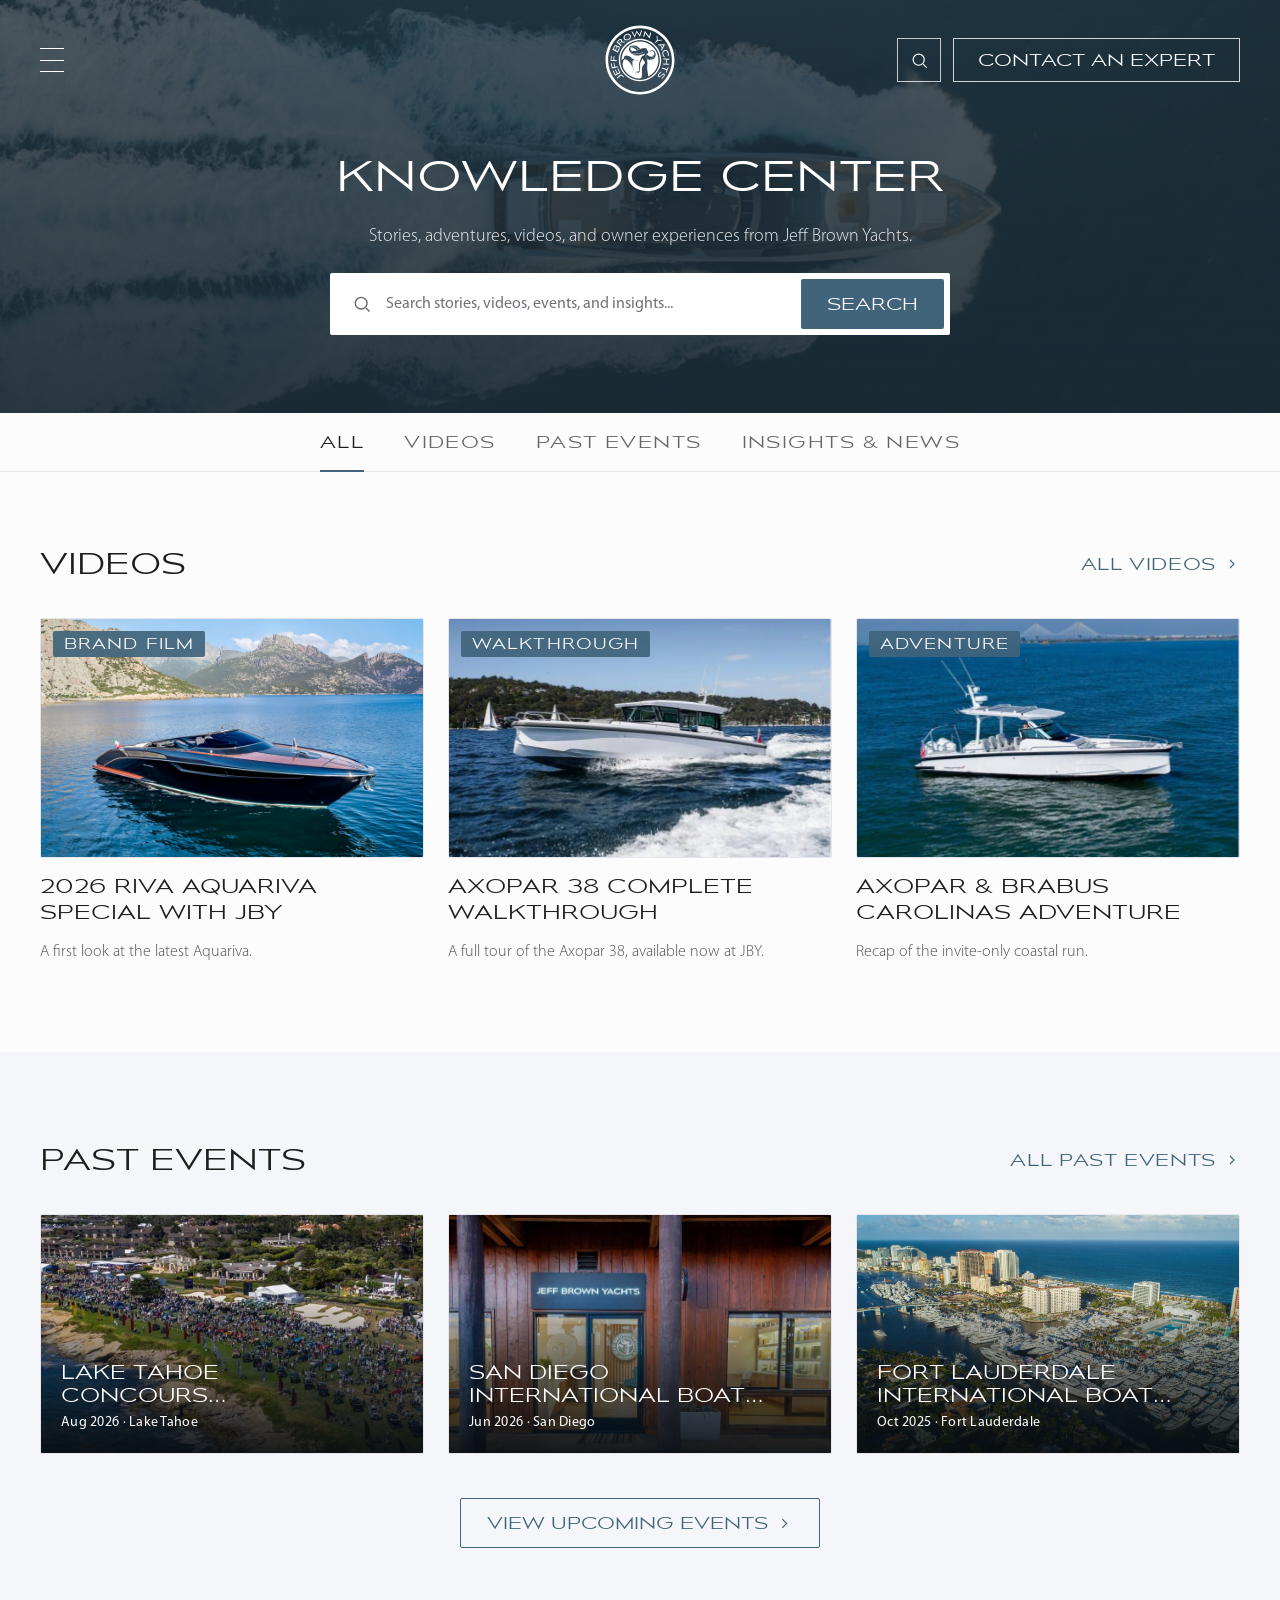
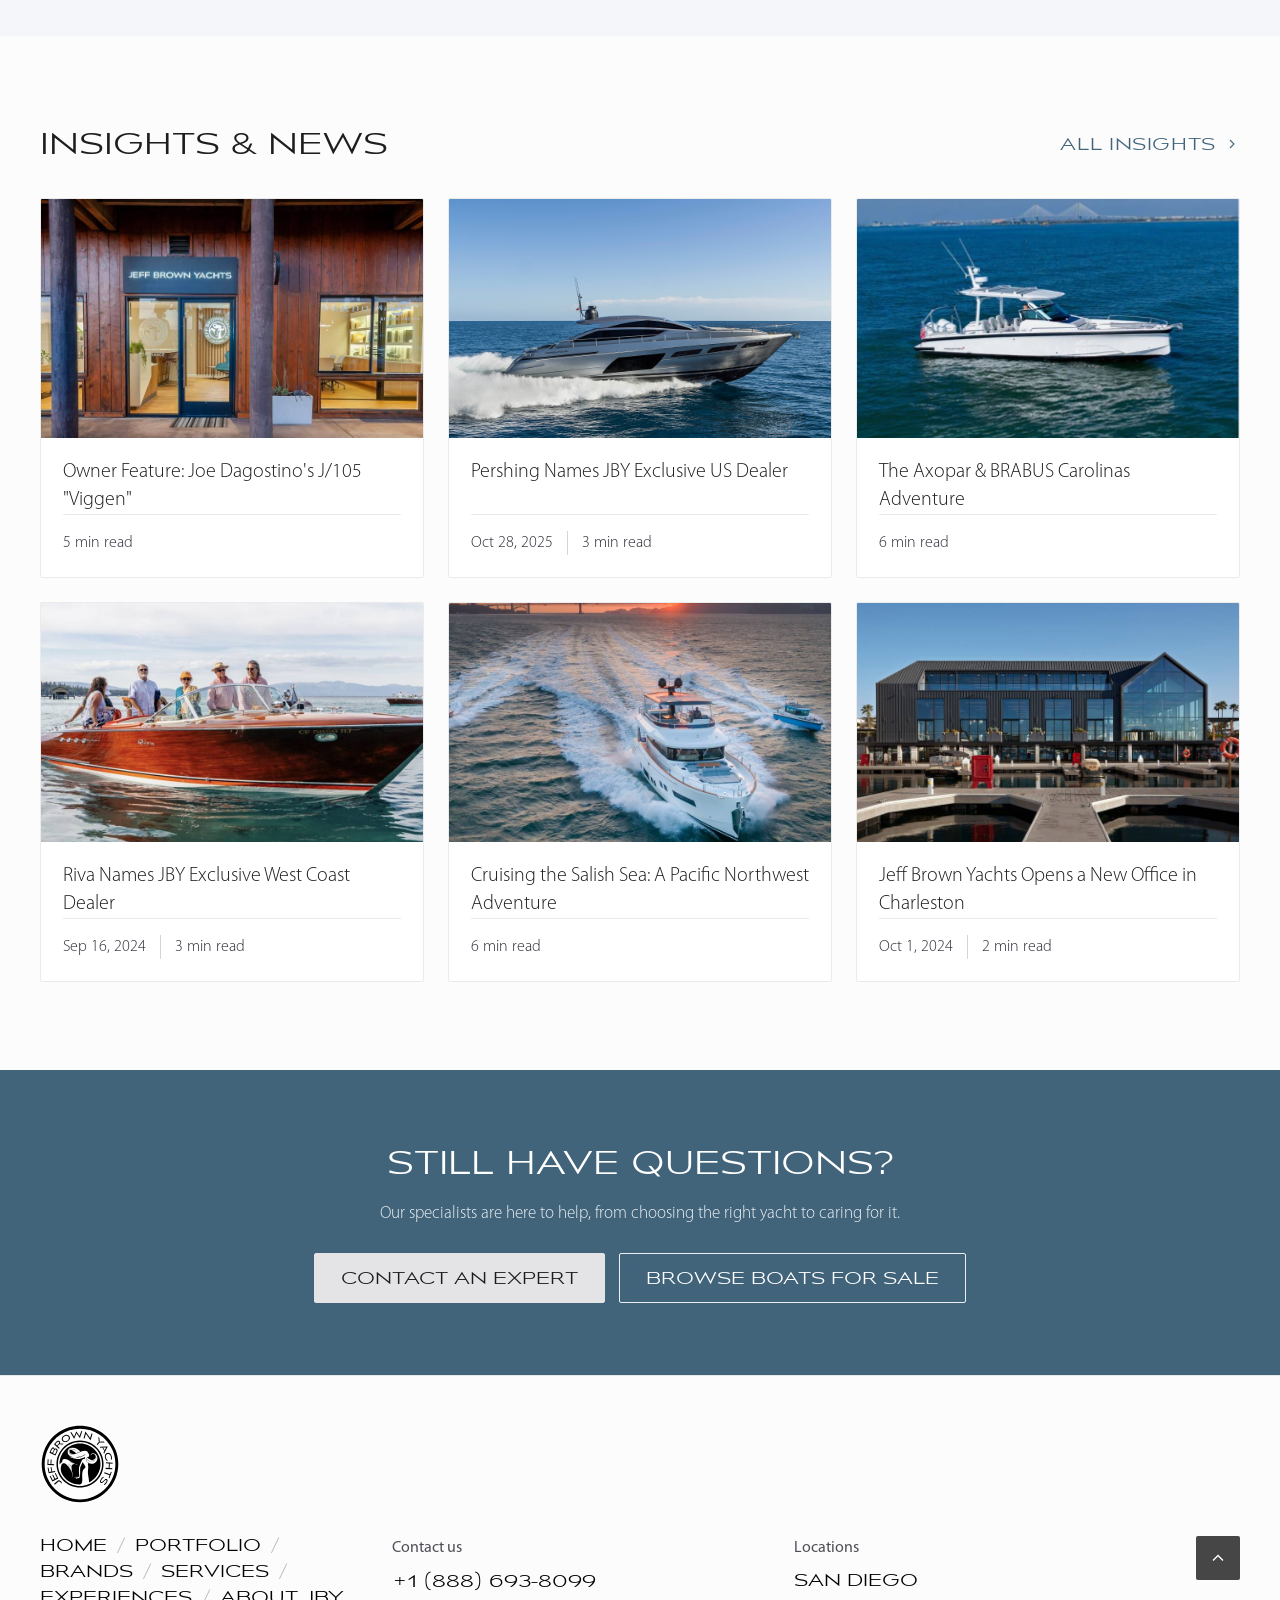
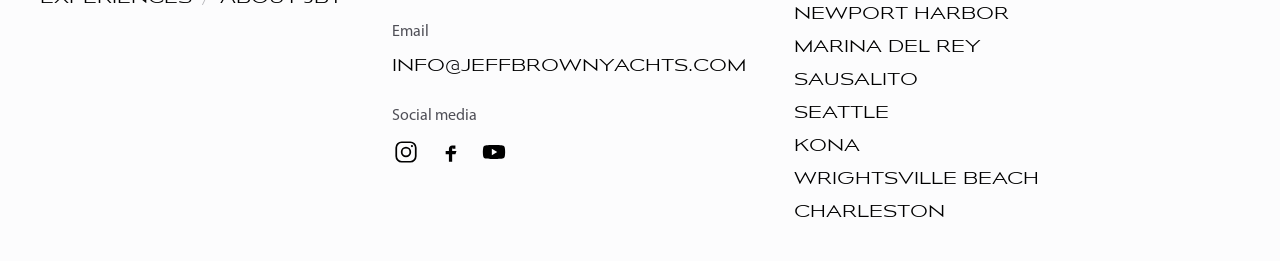
==== index.html @ fd8c9dd5 "Add Insights article page + rebuild event page with model-page gallery - event.html: gradient hero +" ====
<!DOCTYPE html>
<html lang="en">
<head>
<meta charset="UTF-8" />
<meta name="viewport" content="width=device-width, initial-scale=1.0" />
<title>Knowledge Center — Jeff Brown Yachts</title>
<meta name="description" content="The Jeff Brown Yachts Knowledge Center: videos, events, owner experiences, adventures, and company news from the JBY world." />
<link rel="icon" href="assets/jby_logo.svg" />
<link rel="stylesheet" href="assets/fonts.css" />
<link rel="stylesheet" href="assets/styles.css" />
</head>
<body data-kc="home" data-hero="1">

<div data-site-header></div>

<!-- HERO -->
<section class="kc-hero home">
  <div class="kc-hero-bg"><img src="assets/img/hero-detail.jpg" alt="A Jeff Brown Yachts vessel under way" /></div>
  <div class="kc-hero-inner">
    <h1 class="reveal in">Knowledge Center</h1>
    <p class="reveal in d1">Stories, adventures, videos, and owner experiences from Jeff Brown Yachts.</p>
    <form class="searchbar reveal in d2" data-search role="search" aria-label="Search the Knowledge Center">
      <svg viewBox="0 0 24 24" fill="none" stroke="currentColor" stroke-width="1.6"><circle cx="11" cy="11" r="7"/><path d="m21 21-4.3-4.3"/></svg>
      <input type="search" name="q" placeholder="Search stories, videos, events, and insights..." aria-label="Search" />
      <button type="submit" class="btn btn-md btn-solid"><span>Search</span></button>
    </form>
  </div>
</section>

<div data-site-kcnav></div>

<div class="hub-panels">

  <!-- ===================== ALL ===================== -->
  <div class="hub-panel active" id="panel-all">

    <!-- VIDEOS -->
    <section class="sec">
      <div class="wrap">
        <div class="row-head">
          <div class="rh-text"><h2 class="h-sm">Videos</h2></div>
          <a class="link-arrow" href="index.html#videos" data-tab="videos">All videos <svg viewBox="0 0 24 24" fill="none" stroke="currentColor" stroke-width="1.6"><path d="m9 6 6 6-6 6"/></svg></a>
        </div>
        <div class="media-grid cols-3">
          <a class="card vcard" href="video.html?v=w0ptcR-tTSQ"><div class="thumb"><img src="assets/img/brand-riva.webp" alt="" /><video muted loop playsinline preload="none"><source src="assets/video/hover.mp4" type="video/mp4"></video><span class="badge">Brand Film</span></div><h3>2026 Riva Aquariva Special with JBY</h3><p>A first look at the latest Aquariva.</p></a>
          <a class="card vcard" href="video.html?v=-jKF--eEPcs"><div class="thumb"><img src="assets/img/vessel-axopar.jpg" alt="" /><video muted loop playsinline preload="none"><source src="assets/video/hover.mp4" type="video/mp4"></video><span class="badge">Walkthrough</span></div><h3>Axopar 38 Complete Walkthrough</h3><p>A full tour of the Axopar 38, available now at JBY.</p></a>
          <a class="card vcard" href="video.html?v=UK9PYInX22U"><div class="thumb"><img src="assets/img/vessel-brabus.jpg" alt="" /><video muted loop playsinline preload="none"><source src="assets/video/hover.mp4" type="video/mp4"></video><span class="badge">Adventure</span></div><h3>Axopar &amp; BRABUS Carolinas Adventure</h3><p>Recap of the invite-only coastal run.</p></a>
        </div>
      </div>
    </section>

    <!-- PAST EVENTS -->
    <section class="sec grey">
      <div class="wrap">
        <div class="row-head">
          <div class="rh-text"><h2 class="h-sm">Past events</h2></div>
          <a class="link-arrow" href="index.html#events" data-tab="events">All past events <svg viewBox="0 0 24 24" fill="none" stroke="currentColor" stroke-width="1.6"><path d="m9 6 6 6-6 6"/></svg></a>
        </div>
        <div class="egrid" style="grid-template-columns:repeat(3,1fr)">
          <a class="ecard" href="event.html?e=lake-tahoe"><img src="assets/img/ev_pebble.jpg" alt="" /><div class="ec-body"><h3>Lake Tahoe Concours d'Elegance</h3><span class="ec-meta">Aug 2026 · Lake Tahoe</span><span class="ec-cta">View Recap <svg viewBox="0 0 24 24" fill="none" stroke="currentColor" stroke-width="1.6"><path d="m9 6 6 6-6 6"/></svg></span></div></a>
          <a class="ecard" href="event.html?e=san-diego"><img src="assets/img/marina-sandiego.jpg" alt="" /><div class="ec-body"><h3>San Diego International Boat Show</h3><span class="ec-meta">Jun 2026 · San Diego</span><span class="ec-cta">View Recap <svg viewBox="0 0 24 24" fill="none" stroke="currentColor" stroke-width="1.6"><path d="m9 6 6 6-6 6"/></svg></span></div></a>
          <a class="ecard" href="event.html?e=fort-lauderdale"><img src="assets/img/event_flibs.jpg" alt="" /><div class="ec-body"><h3>Fort Lauderdale International Boat Show</h3><span class="ec-meta">Oct 2025 · Fort Lauderdale</span><span class="ec-cta">View Recap <svg viewBox="0 0 24 24" fill="none" stroke="currentColor" stroke-width="1.6"><path d="m9 6 6 6-6 6"/></svg></span></div></a>
        </div>
        <div class="sec-foot"><a class="btn btn-md btn-ghost-navy" href="https://ywteamyw.github.io/jby-events/v3-filters.html" target="_blank" rel="noopener">View Upcoming Events <svg viewBox="0 0 24 24" fill="none" stroke="currentColor" stroke-width="1.6"><path d="m9 6 6 6-6 6"/></svg></a></div>
      </div>
    </section>

    <!-- INSIGHTS & NEWS -->
    <section class="sec">
      <div class="wrap">
        <div class="row-head">
          <div class="rh-text"><h2 class="h-sm">Insights &amp; News</h2></div>
          <a class="link-arrow" href="index.html#insights" data-tab="insights">All insights <svg viewBox="0 0 24 24" fill="none" stroke="currentColor" stroke-width="1.6"><path d="m9 6 6 6-6 6"/></svg></a>
        </div>
        <div class="media-grid cols-3" data-insights-grid>
          <a class="card acard" data-cat="owner" href="article.html?a=viggen"><div class="thumb"><img src="assets/img/marina-sandiego.jpg" alt="" /><span class="badge">Owner Story</span></div><h3>Owner Feature: Joe Dagostino's J/105 "Viggen"</h3><span class="date">5 min read</span></a>
          <a class="card acard" data-cat="news" href="article.html?a=pershing-us-dealer"><div class="thumb"><img src="assets/img/brand-pershing.jpg" alt="" /><span class="badge">News</span></div><h3>Pershing Names JBY Exclusive US Dealer</h3><span class="date">Oct 28, 2025 <span class="rt">3 min read</span></span></a>
          <a class="card acard" data-cat="adventures" href="article.html?a=carolinas-adventure"><div class="thumb"><img src="assets/img/vessel-brabus.jpg" alt="" /><span class="badge">Adventure</span></div><h3>The Axopar &amp; BRABUS Carolinas Adventure</h3><span class="date">6 min read</span></a>
          <a class="card acard" data-cat="news" href="article.html?a=riva-west-coast"><div class="thumb"><img src="assets/img/ev_riva.jpg" alt="" /><span class="badge">News</span></div><h3>Riva Names JBY Exclusive West Coast Dealer</h3><span class="date">Sep 16, 2024 <span class="rt">3 min read</span></span></a>
          <a class="card acard" data-cat="adventures" href="article.html?a=salish-sea"><div class="thumb"><img src="assets/img/ev_sausalito.jpg" alt="" /><span class="badge">Destination</span></div><h3>Cruising the Salish Sea: A Pacific Northwest Adventure</h3><span class="date">6 min read</span></a>
          <a class="card acard" data-cat="news" href="article.html?a=charleston-office"><div class="thumb"><img src="assets/img/marina-newport.jpg" alt="" /><span class="badge">Company</span></div><h3>Jeff Brown Yachts Opens a New Office in Charleston</h3><span class="date">Oct 1, 2024 <span class="rt">2 min read</span></span></a>
        </div>
      </div>
    </section>
  </div>

  <!-- ===================== VIDEOS (archive) ===================== -->
  <div class="hub-panel" id="panel-videos">
    <section class="sec">
      <div class="wrap">
        <div class="panel-intro"><h2>Videos</h2></div>
        <div class="list-wrap">
          <aside class="sidebar">
            <div class="filter-group"><h4>Type</h4>
              <nav class="sub-list" data-filter="type">
                <a href="#" class="active" data-val="all"><span class="lbl">All</span><span class="n">8</span></a>
                <a href="#" data-val="walkthroughs"><span class="lbl">Walkthroughs</span><span class="n">4</span></a>
                <a href="#" data-val="brand-films"><span class="lbl">Brand Films</span><span class="n">1</span></a>
                <a href="#" data-val="event-recaps"><span class="lbl">Event Recaps</span><span class="n">1</span></a>
                <a href="#" data-val="interviews"><span class="lbl">Interviews</span><span class="n">1</span></a>
                <a href="#" data-val="behind-the-scenes"><span class="lbl">Behind the Scenes</span><span class="n">1</span></a>
              </nav>
            </div>
          </aside>
          <div>
            <div class="media-grid cols-2">
              <a class="card vcard" data-type="brand-films" href="video.html?v=w0ptcR-tTSQ"><div class="thumb"><img src="assets/img/brand-riva.webp" alt="" /><video muted loop playsinline preload="none"><source src="assets/video/hover.mp4" type="video/mp4"></video><span class="badge">Brand Film</span></div><h3>2026 Riva Aquariva Special with Jeff Brown Yachts</h3><p>A first look at the latest Aquariva.</p></a>
              <a class="card vcard" data-type="walkthroughs" href="video.html?v=fQSTb3oAKzA"><div class="thumb"><img src="assets/img/vessel-axopar.jpg" alt="" /><video muted loop playsinline preload="none"><source src="assets/video/hover.mp4" type="video/mp4"></video><span class="badge">Walkthrough</span></div><h3>Axopar 37 XC: The Best All-Weather Boat Under $500K?</h3><p>A full walkthrough of the Axopar 37 XC.</p></a>
              <a class="card vcard" data-type="walkthroughs" href="video.html?v=-jKF--eEPcs"><div class="thumb"><img src="assets/img/brand-axopar.jpg" alt="" /><video muted loop playsinline preload="none"><source src="assets/video/hover.mp4" type="video/mp4"></video><span class="badge">Walkthrough</span></div><h3>Axopar 38 Complete Walkthrough</h3><p>A full tour of the Axopar 38, available now at JBY.</p></a>
              <a class="card vcard" data-type="walkthroughs" href="video.html?v=-klt9lROx2Q"><div class="thumb"><img src="assets/img/brand-sirena.jpg" alt="" /><video muted loop playsinline preload="none"><source src="assets/video/hover.mp4" type="video/mp4"></video><span class="badge">Walkthrough</span></div><h3>Sirena 60 Walkthrough with Jeff Brown Yachts</h3><p>A tour of the long-range Sirena 60.</p></a>
              <a class="card vcard" data-type="walkthroughs" href="video.html?v=Qdw6NAXoP4w"><div class="thumb"><img src="assets/img/vessel-pershing2.jpg" alt="" /><video muted loop playsinline preload="none"><source src="assets/video/hover.mp4" type="video/mp4"></video><span class="badge">Walkthrough</span></div><h3>Pardo 50 Walkthrough Tour</h3><p>Inside the elegant Pardo 50 day boat.</p></a>
              <a class="card vcard" data-type="interviews" href="video.html?v=bcRRfGyM40s"><div class="thumb"><img src="assets/img/ev_riva.jpg" alt="" /><video muted loop playsinline preload="none"><source src="assets/video/hover.mp4" type="video/mp4"></video><span class="badge">Interview</span></div><h3>Riva Yachts Make Waves in California</h3><p>An exclusive interview with Jeff Brown.</p></a>
              <a class="card vcard" data-type="event-recaps" href="video.html?v=dWhl8WauQQw"><div class="thumb"><img src="assets/img/marina-newport.jpg" alt="" /><video muted loop playsinline preload="none"><source src="assets/video/hover.mp4" type="video/mp4"></video><span class="badge">Event Recap</span></div><h3>Jeff Brown Yachts at the Seattle Boat Show</h3><p>Highlights from the Axopar display in Seattle.</p></a>
              <a class="card vcard" data-type="behind-the-scenes" href="video.html?v=TO-hFcdKXWA"><div class="thumb"><img src="assets/img/card_service.jpg" alt="" /><video muted loop playsinline preload="none"><source src="assets/video/hover.mp4" type="video/mp4"></video><span class="badge">Behind the Scenes</span></div><h3>Axopar Education: Setting Up Fuel on an Axopar 37</h3><p>A practical how-to from the JBY team.</p></a>
            </div>
            <nav class="pager" aria-label="Pagination"><span class="cur">1</span><a href="#">2</a><span class="dots">…</span><a href="#" class="nav-btn" aria-label="Next"><svg viewBox="0 0 24 24" fill="none" stroke="currentColor" stroke-width="1.6"><path d="m9 6 6 6-6 6"/></svg></a></nav>
          </div>
        </div>
      </div>
    </section>
  </div>

  <!-- ===================== PAST EVENTS (archive) ===================== -->
  <div class="hub-panel" id="panel-events">
    <section class="sec">
      <div class="wrap">
        <div class="panel-intro"><h2>Past Events</h2></div>
        <div class="list-wrap">
          <aside class="sidebar">
            <div class="filter-group"><h4>Location</h4>
              <nav class="sub-list" data-filter="loc">
                <a href="#" class="active" data-val="all"><span class="lbl">All locations</span><span class="n">8</span></a>
                <a href="#" data-val="san-diego"><span class="lbl">San Diego</span><span class="n">1</span></a>
                <a href="#" data-val="lake-tahoe"><span class="lbl">Lake Tahoe</span><span class="n">1</span></a>
                <a href="#" data-val="miami"><span class="lbl">Miami</span><span class="n">1</span></a>
                <a href="#" data-val="fort-lauderdale"><span class="lbl">Fort Lauderdale</span><span class="n">1</span></a>
              </nav>
            </div>
            <div class="filter-group"><h4>Brand</h4>
              <nav class="sub-list" data-filter="brand">
                <a href="#" class="active" data-val="all"><span class="lbl">All brands</span><span class="n">8</span></a>
                <a href="#" data-val="axopar"><span class="lbl">Axopar</span><span class="n">4</span></a>
                <a href="#" data-val="brabus"><span class="lbl">BRABUS</span><span class="n">2</span></a>
                <a href="#" data-val="riva"><span class="lbl">Riva</span><span class="n">1</span></a>
                <a href="#" data-val="pershing"><span class="lbl">Pershing</span><span class="n">1</span></a>
              </nav>
            </div>
          </aside>
          <div>
            <div class="egrid">
              <a class="ecard" data-loc="lake-tahoe" data-brand="riva" href="event.html?e=lake-tahoe"><img src="assets/img/ev_pebble.jpg" alt="" /><div class="ec-body"><h3>Lake Tahoe Concours d'Elegance</h3><span class="ec-meta">Aug 2026 · Lake Tahoe</span><span class="ec-cta">View Recap <svg viewBox="0 0 24 24" fill="none" stroke="currentColor" stroke-width="1.6"><path d="m9 6 6 6-6 6"/></svg></span></div></a>
              <a class="ecard" data-loc="san-diego" data-brand="axopar" href="event.html?e=san-diego"><img src="assets/img/marina-sandiego.jpg" alt="" /><div class="ec-body"><h3>San Diego International Boat Show</h3><span class="ec-meta">Jun 2026 · San Diego</span><span class="ec-cta">View Recap <svg viewBox="0 0 24 24" fill="none" stroke="currentColor" stroke-width="1.6"><path d="m9 6 6 6-6 6"/></svg></span></div></a>
              <a class="ecard" data-loc="miami" data-brand="pershing" href="event.html?e=miami"><img src="assets/img/vessel-pershing.jpg" alt="" /><div class="ec-body"><h3>Miami International Boat Show</h3><span class="ec-meta">Feb 2026 · Miami</span><span class="ec-cta">View Recap <svg viewBox="0 0 24 24" fill="none" stroke="currentColor" stroke-width="1.6"><path d="m9 6 6 6-6 6"/></svg></span></div></a>
              <a class="ecard" data-loc="baltimore" data-brand="axopar" href="event.html?e=mid-atlantic"><img src="assets/img/vessel-axopar.jpg" alt="" /><div class="ec-body"><h3>Mid-Atlantic Boat Show</h3><span class="ec-meta">Feb 2026 · Baltimore</span><span class="ec-cta">View Recap <svg viewBox="0 0 24 24" fill="none" stroke="currentColor" stroke-width="1.6"><path d="m9 6 6 6-6 6"/></svg></span></div></a>
              <a class="ecard" data-loc="charleston" data-brand="axopar" href="event.html?e=charleston"><img src="assets/img/marina-newport.jpg" alt="" /><div class="ec-body"><h3>Charleston Boat Show</h3><span class="ec-meta">Jan 2026 · Charleston</span><span class="ec-cta">View Recap <svg viewBox="0 0 24 24" fill="none" stroke="currentColor" stroke-width="1.6"><path d="m9 6 6 6-6 6"/></svg></span></div></a>
              <a class="ecard" data-loc="fort-lauderdale" data-brand="brabus" href="event.html?e=fort-lauderdale"><img src="assets/img/event_flibs.jpg" alt="" /><div class="ec-body"><h3>Fort Lauderdale International Boat Show</h3><span class="ec-meta">Oct 2025 · Fort Lauderdale</span><span class="ec-cta">View Recap <svg viewBox="0 0 24 24" fill="none" stroke="currentColor" stroke-width="1.6"><path d="m9 6 6 6-6 6"/></svg></span></div></a>
              <a class="ecard" data-loc="sausalito" data-brand="brabus" href="event.html?e=sausalito"><img src="assets/img/ev_sausalito.jpg" alt="" /><div class="ec-body"><h3>Sausalito Boat Show (4th Annual)</h3><span class="ec-meta">Sep 2025 · Sausalito</span><span class="ec-cta">View Recap <svg viewBox="0 0 24 24" fill="none" stroke="currentColor" stroke-width="1.6"><path d="m9 6 6 6-6 6"/></svg></span></div></a>
              <a class="ecard" data-loc="carolinas" data-brand="axopar" href="event.html?e=carolinas"><img src="assets/img/vessel-brabus.jpg" alt="" /><div class="ec-body"><h3>Axopar &amp; BRABUS Carolinas Adventure</h3><span class="ec-meta">Jul 2024 · Carolinas</span><span class="ec-cta">View Recap <svg viewBox="0 0 24 24" fill="none" stroke="currentColor" stroke-width="1.6"><path d="m9 6 6 6-6 6"/></svg></span></div></a>
            </div>
            <div class="sec-foot"><a class="btn btn-md btn-ghost-navy" href="https://ywteamyw.github.io/jby-events/v3-filters.html" target="_blank" rel="noopener">View Upcoming Events <svg viewBox="0 0 24 24" fill="none" stroke="currentColor" stroke-width="1.6"><path d="m9 6 6 6-6 6"/></svg></a></div>
          </div>
        </div>
      </div>
    </section>
  </div>

  <!-- ===================== INSIGHTS & NEWS (archive) ===================== -->
  <div class="hub-panel" id="panel-insights">
    <section class="sec">
      <div class="wrap">
        <div class="panel-intro"><h2>Insights &amp; News</h2></div>
        <div class="list-wrap">
          <aside class="sidebar">
            <div class="filter-group"><h4>Category</h4>
              <nav class="sub-list" data-filter="cat">
                <a href="#" class="active" data-val="all"><span class="lbl">All</span><span class="n">10</span></a>
                <a href="#" data-val="adventures"><span class="lbl">Adventures</span><span class="n">2</span></a>
                <a href="#" data-val="owner"><span class="lbl">Owner Stories</span><span class="n">1</span></a>
                <a href="#" data-val="news"><span class="lbl">News</span><span class="n">7</span></a>
              </nav>
            </div>
          </aside>
          <div>
            <div class="media-grid cols-2">
              <a class="card acard" data-cat="owner" href="article.html?a=viggen"><div class="thumb"><img src="assets/img/marina-sandiego.jpg" alt="" /><span class="badge">Owner Story</span></div><h3>Owner Feature: Joe Dagostino's J/105 "Viggen"</h3><span class="date">5 min read</span></a>
              <a class="card acard" data-cat="adventures" href="article.html?a=carolinas-adventure"><div class="thumb"><img src="assets/img/vessel-brabus.jpg" alt="" /><span class="badge">Adventure</span></div><h3>The Axopar &amp; BRABUS Carolinas Adventure</h3><span class="date">6 min read</span></a>
              <a class="card acard" data-cat="adventures" href="article.html?a=salish-sea"><div class="thumb"><img src="assets/img/ev_sausalito.jpg" alt="" /><span class="badge">Destination</span></div><h3>Cruising the Salish Sea: A Pacific Northwest Adventure</h3><span class="date">6 min read</span></a>
              <a class="card acard" data-cat="news" href="article.html?a=pershing-us-dealer"><div class="thumb"><img src="assets/img/brand-pershing.jpg" alt="" /><span class="badge">News</span></div><h3>Pershing Names Jeff Brown Yachts Exclusive US Dealer</h3><span class="date">Oct 28, 2025 <span class="rt">3 min read</span></span></a>
              <a class="card acard" data-cat="news" href="article.html?a=riva-west-coast"><div class="thumb"><img src="assets/img/ev_riva.jpg" alt="" /><span class="badge">News</span></div><h3>Riva Names Jeff Brown Yachts Exclusive West Coast Dealer</h3><span class="date">Sep 16, 2024 <span class="rt">3 min read</span></span></a>
              <a class="card acard" data-cat="news" href="article.html?a=pardo-west-coast"><div class="thumb"><img src="assets/img/brand-axopar.jpg" alt="" /><span class="badge">News</span></div><h3>Pardo Yachts Names JBY Exclusive US West Coast Dealer</h3><span class="date">2025 <span class="rt">2 min read</span></span></a>
              <a class="card acard" data-cat="news" href="article.html?a=charleston-office"><div class="thumb"><img src="assets/img/marina-newport.jpg" alt="" /><span class="badge">Company</span></div><h3>Jeff Brown Yachts Opens a New Office in Charleston</h3><span class="date">Oct 1, 2024 <span class="rt">2 min read</span></span></a>
              <a class="card acard" data-cat="news" href="article.html?a=deniz-ozcakir"><div class="thumb"><img src="assets/img/consult-overlook.jpg" alt="" /><span class="badge">Company</span></div><h3>Deniz Ozcakir Named Head of Sales &amp; Marketing</h3><span class="date">Apr 7, 2025 <span class="rt">2 min read</span></span></a>
              <a class="card acard" data-cat="news" href="article.html?a=brabus-shadow-500"><div class="thumb"><img src="assets/img/vessel-brabus.jpg" alt="" /><span class="badge">Brands</span></div><h3>Showcasing the BRABUS Shadow 500 on the West Coast</h3><span class="date">Jun 29, 2024 <span class="rt">3 min read</span></span></a>
              <a class="card acard" data-cat="news" href="article.html?a=modern-luxury"><div class="thumb"><img src="assets/img/lifestyle-expertise.jpg" alt="" /><span class="badge">Press</span></div><h3>Jeff Brown: Modern Luxury "Power Players" Spotlight</h3><span class="date">May 27, 2022 <span class="rt">4 min read</span></span></a>
            </div>
            <nav class="pager" aria-label="Pagination"><span class="cur">1</span><a href="#">2</a><span class="dots">…</span><a href="#" class="nav-btn" aria-label="Next"><svg viewBox="0 0 24 24" fill="none" stroke="currentColor" stroke-width="1.6"><path d="m9 6 6 6-6 6"/></svg></a></nav>
          </div>
        </div>
      </div>
    </section>
  </div>

</div>

<div data-site-cta></div>
<div data-site-footer></div>
<script src="assets/app.js"></script>
</body>
</html>
---- assets/fonts.css ----
@font-face{font-family:'Mesmerize';font-weight:300;font-style:normal;font-display:swap;src:url([data-uri]) format('woff2')}
@font-face{font-family:'Mesmerize';font-weight:400;font-style:normal;font-display:swap;src:url([data-uri]) format('woff2')}
@font-face{font-family:'Mesmerize';font-weight:500;font-style:normal;font-display:swap;src:url([data-uri]) format('woff2')}
@font-face{font-family:'Myriad Pro';font-weight:300;font-style:normal;font-display:swap;src:url([data-uri]) format('woff2')}
@font-face{font-family:'Myriad Pro';font-weight:400;font-style:normal;font-display:swap;src:url([data-uri]) format('woff2')}
@font-face{font-family:'Myriad Pro';font-weight:600;font-style:normal;font-display:swap;src:url([data-uri]) format('woff2')}
---- assets/styles.css ----
/* =====================================================================
   Jeff Brown Yachts — News & Media
   Shared design system (extends the JBY site tokens & components)
   Minimum font-size across the platform: 16px.
   ===================================================================== */
:root{
  --ink:#1d1d1b;--c0:#000000;--c2:#4f4f57;--c4:#63636b;
  --white:#ffffff;--white-soft:#dcdcde;
  --navy:#41647b;--navy-d:#365466;--navy-deep:#22333f;--navy-ink:#182833;
  --border:#e6e6ea;--line:rgba(0,0,0,0.08);--page:#fcfcfd;--section:#f4f6f9;--sand:#bdb19d;
  --maxw:1440px;--content:1280px;--pad:40px;
  --ease:cubic-bezier(.22,.61,.36,1);--ease-out:cubic-bezier(.16,1,.3,1);
  --shadow-card:0 24px 60px -44px rgba(34,51,63,.5);
}
*{box-sizing:border-box;margin:0;padding:0}
html{scroll-behavior:smooth}
body{font-family:'Myriad Pro',system-ui,-apple-system,sans-serif;color:var(--c0);background:var(--page);
  font-weight:300;line-height:1.5;-webkit-font-smoothing:antialiased;overflow-x:hidden}
img{max-width:100%;display:block}
a{color:inherit;text-decoration:none}
button{font-family:inherit;cursor:pointer;border:none;background:none;color:inherit}
.wrap{max-width:var(--maxw);margin:0 auto;padding-left:var(--pad);padding-right:var(--pad)}
.narrow{max-width:calc(var(--content) + 80px);margin:0 auto;padding-left:var(--pad);padding-right:var(--pad)}

/* Type ramp */
.h-lg{font-family:'Mesmerize',sans-serif;font-weight:300;font-size:clamp(24px,2.6vw,28px);line-height:1.22;text-transform:uppercase;letter-spacing:0}
.h-md{font-family:'Mesmerize',sans-serif;font-weight:300;font-size:32px;line-height:48px;text-transform:uppercase;letter-spacing:0}
.h-sm{font-family:'Mesmerize',sans-serif;font-weight:300;font-size:28px;line-height:40px;text-transform:uppercase;letter-spacing:0}
.h-xs{font-family:'Mesmerize',sans-serif;font-weight:300;font-size:24px;line-height:36px;text-transform:uppercase;letter-spacing:0}
.h-2xs{font-family:'Mesmerize',sans-serif;font-weight:300;font-size:20px;line-height:28px;text-transform:uppercase;letter-spacing:0}
.eyebrow{font-family:'Mesmerize',sans-serif;font-weight:300;font-size:16px;line-height:1;letter-spacing:.22em;text-transform:uppercase;color:var(--navy)}
.t-lg{font-family:'Myriad Pro',sans-serif;font-weight:300;font-size:18px;line-height:28px}
.t-md{font-family:'Myriad Pro',sans-serif;font-weight:300;font-size:16px;line-height:24px}

/* Buttons */
.btn{display:inline-flex;align-items:center;justify-content:center;gap:8px;border-radius:2px;
  font-family:'Mesmerize',sans-serif;font-weight:300;text-transform:uppercase;letter-spacing:0;transition:.25s;white-space:nowrap}
.btn-sm{height:44px;padding:0 22px;font-size:16px;line-height:20px}
.btn-md{height:50px;padding:0 26px;font-size:16px;line-height:20px}
.btn svg{width:17px;height:17px}
.btn-solid{background:var(--navy);color:var(--white)}
.btn-solid:hover{background:var(--navy-d)}
.btn-white{background:#e4e4e7;color:var(--ink);border:1px solid #e4e4e7}
.btn-white:hover{background:transparent;color:var(--white);border-color:var(--white)}
.btn-dark{background:var(--ink);color:var(--white)}
.btn-dark:hover{background:var(--navy)}
.btn-ghost{background:transparent;color:var(--c0);border:1px solid var(--c0)}
.btn-ghost:hover{background:var(--c0);color:var(--white)}
.btn-ghost-navy{background:transparent;color:var(--navy);border:1px solid var(--navy)}
.btn-ghost-navy:hover{background:var(--navy);color:var(--white)}
.btn-ghost-light{background:transparent;color:var(--white);border:1px solid rgba(255,255,255,.9);backdrop-filter:blur(8px)}
.btn-ghost-light:hover{background:var(--white);color:var(--ink)}
.link-arrow{display:inline-flex;align-items:center;gap:8px;font-family:'Mesmerize',sans-serif;text-transform:uppercase;
  font-size:16px;letter-spacing:.04em;color:var(--navy)}
.link-arrow svg{width:16px;height:16px}
.link-arrow:hover{color:var(--navy-d)}

/* =====================================================================
   HEADER
   ===================================================================== */
.nav{position:fixed;top:0;left:0;right:0;z-index:1000;display:grid;grid-template-columns:1fr auto 1fr;align-items:center;
  gap:16px;padding:24px 40px;color:#fff;background:transparent;
  border-bottom:.5px solid transparent;transition:background .45s ease,backdrop-filter .45s ease,border-color .45s ease,padding .35s ease}
.nav.scrolled,.nav.solid{background:linear-gradient(180deg,rgba(52,82,100,.95) 0%,rgba(44,70,86,.97) 100%);
  backdrop-filter:blur(22px) saturate(140%);-webkit-backdrop-filter:blur(22px) saturate(140%);
  border-bottom:.5px solid rgba(255,255,255,.15);padding:16px 40px}
.nav .left{display:flex;align-items:center;justify-self:start}
.nav .burger{width:24px;height:24px;display:flex;flex-direction:column;justify-content:space-between;background:transparent;border:0;padding:0;cursor:pointer}
.nav .burger span{display:block;height:1px;width:100%;background:#fff;transition:.3s}
.nav .logo{width:72px;height:72px;justify-self:center;display:flex;align-items:center;justify-content:center;transition:width .35s,height .35s}
.nav.scrolled .logo,.nav.solid .logo{width:58px;height:58px}
.nav.solid{padding:16px 40px}
.nav .logo img{width:100%;height:100%;object-fit:contain;filter:brightness(0) invert(1)}
.nav .right{display:flex;gap:12px;align-items:center;justify-self:end}
.nav .icon{width:44px;height:44px;border:.5px solid rgba(255,255,255,.75);color:#fff;display:flex;align-items:center;justify-content:center;transition:.25s;background:transparent;cursor:pointer}
.nav .icon:hover{background:rgba(255,255,255,.16)}
.nav .icon svg{width:19px;height:19px}
.nav .cta{padding:0 24px;height:44px;font-family:'Mesmerize',sans-serif;font-weight:300;font-size:16px;line-height:20px;
  text-transform:uppercase;color:#fff;border:.5px solid rgba(255,255,255,.8);transition:.25s;display:inline-flex;align-items:center;white-space:nowrap;cursor:pointer;background:transparent}
.nav .cta:hover{background:rgba(255,255,255,.16)}
@media(max-width:980px){.nav{padding:16px 22px}.nav.scrolled,.nav.solid{padding:12px 22px}.nav .logo{width:54px;height:54px}.nav.scrolled .logo,.nav.solid .logo{width:48px;height:48px}.nav .cta{display:none}}

/* KC sub-navigation (centered, sits under header) */
.kcnav{position:sticky;top:84px;z-index:900;background:rgba(252,252,253,.96);backdrop-filter:blur(16px) saturate(140%);
  -webkit-backdrop-filter:blur(16px) saturate(140%);border-bottom:.5px solid var(--border)}
.kcnav-inner{max-width:var(--maxw);margin:0 auto;padding:0 40px;display:flex;align-items:center;justify-content:center;flex-wrap:wrap;gap:8px 40px}
/* Hub tab panels — switched in place by JS, no page reload, no scroll jump */
.hub-panel{display:none}
.hub-panel.active{display:block;animation:panelIn .4s var(--ease-out)}
@keyframes panelIn{from{opacity:0;transform:translateY(8px)}to{opacity:1;transform:none}}
.hub-panel>.sec:first-child{padding-top:72px}
.panel-lead{display:flex;justify-content:flex-end;margin-bottom:26px}
/* category chips (Insights & News on the All tab) */
.chips{display:flex;flex-wrap:wrap;gap:10px;margin-bottom:34px}
.chips .tag{cursor:pointer;transition:.2s}

/* Video cards — hover autoplay + subtle white lift/shadow (video cards only) */
.vcard{position:relative;border-radius:2px;gap:14px}
.vcard::before{content:none}
.vcard>*{position:relative;z-index:1}
.vcard .thumb{border:none;border-radius:2px}
.vcard .thumb video{position:absolute;inset:0;width:100%;height:100%;object-fit:cover;opacity:0;transition:opacity .5s var(--ease-out);z-index:1}
.vcard:hover .thumb video{opacity:1}
.vcard .thumb::after{display:none}
.vcard .badge{z-index:2}
@media(hover:none){.vcard::before{display:none}.vcard .thumb video{display:none}}
@media(prefers-reduced-motion:reduce){.hub-panel.active{animation:none}}
.kcnav a{position:relative;flex:0 0 auto;padding:17px 0;font-family:'Mesmerize',sans-serif;font-weight:300;font-size:16px;letter-spacing:.09em;text-transform:uppercase;color:var(--c4);white-space:nowrap;transition:color .25s}
.kcnav a::after{content:"";position:absolute;left:0;right:0;bottom:-.5px;height:2px;background:var(--navy);transform:scaleX(0);transition:transform .3s ease}
.kcnav a:hover{color:var(--ink)}
.kcnav a.active{color:var(--ink)}
.kcnav a.active::after{transform:scaleX(1)}
@media(max-width:760px){.kcnav-inner{gap:22px;padding:0 22px}.kcnav a{padding:15px 0}}

/* Slide-in menu overlay */
.menu-scrim{position:fixed;inset:0;z-index:1200;background:rgba(15,24,30,.55);backdrop-filter:blur(4px);opacity:0;visibility:hidden;transition:.4s}
.menu-scrim.open{opacity:1;visibility:visible}
.menu-panel{position:fixed;top:0;left:0;bottom:0;z-index:1300;width:min(420px,88vw);background:var(--navy-deep);color:#fff;
  transform:translateX(-100%);transition:transform .5s var(--ease-out);display:flex;flex-direction:column;padding:32px 40px}
.menu-panel.open{transform:none}
.menu-panel .m-top{display:flex;align-items:center;justify-content:space-between;margin-bottom:40px}
.menu-panel .m-logo img{height:52px;filter:brightness(0) invert(1)}
.menu-panel .m-close{width:44px;height:44px;border:.5px solid rgba(255,255,255,.5);display:flex;align-items:center;justify-content:center}
.menu-panel .m-close svg{width:18px;height:18px}
.menu-panel nav{display:flex;flex-direction:column;gap:4px}
.menu-panel nav a{font-family:'Mesmerize',sans-serif;font-size:24px;line-height:1.9;text-transform:uppercase;color:#fff;transition:color .2s;letter-spacing:.01em}
.menu-panel nav a:hover{color:var(--sand)}
.menu-panel .m-foot{margin-top:auto;font-size:16px;color:rgba(255,255,255,.82);line-height:24px}
.menu-panel .m-foot a{color:#fff}

/* =====================================================================
   HERO
   ===================================================================== */
.kc-hero{position:relative;overflow:hidden;background:var(--navy-deep);color:#fff}
.kc-hero .kc-hero-bg{position:absolute;inset:0;z-index:0}
.kc-hero .kc-hero-bg img{width:100%;height:100%;object-fit:cover;opacity:.5}
.kc-hero .kc-hero-bg::after{content:"";position:absolute;inset:0;
  background:linear-gradient(180deg,rgba(24,40,51,.5),rgba(24,40,51,.86)),radial-gradient(120% 120% at 50% -10%,rgba(65,100,123,.35),transparent 60%)}
.kc-hero-inner{position:relative;z-index:2;max-width:var(--content);margin:0 auto;padding:150px 40px 78px;text-align:center;
  display:flex;flex-direction:column;align-items:center;gap:22px}
.kc-hero h1{font-family:'Mesmerize',sans-serif;font-weight:300;text-transform:uppercase;font-size:clamp(28px,4vw,40px);line-height:1.28;letter-spacing:0;overflow-wrap:break-word}
.kc-hero p{max-width:900px;font-size:18px;line-height:28px;color:rgba(255,255,255,.92)}
@media(max-width:640px){.kc-hero h1{font-size:clamp(26px,7.2vw,32px)}.kc-hero-inner{padding:118px 22px 52px}}

/* sub-pages: shorter hero, breadcrumb at the top of the hero */
.kc-hero.sub .kc-hero-inner{padding:120px 40px 60px}
.kc-hero.sub h1{font-size:34px;line-height:46px}
.kc-hero .kc-crumbs{position:relative;z-index:2;max-width:var(--content);margin:0 auto;padding:104px 40px 0;width:100%}
.kc-hero .kc-crumbs+.kc-hero-inner{padding-top:26px}
.kc-hero .kc-crumbs ol{list-style:none;display:flex;flex-wrap:wrap;gap:8px;font-size:16px;color:rgba(255,255,255,.82)}
.kc-hero .kc-crumbs a{color:rgba(255,255,255,.82)}.kc-hero .kc-crumbs a:hover{color:#fff}
.kc-hero .kc-crumbs .sep{opacity:.55}
.kc-hero .kc-crumbs li[aria-current]{color:#fff}
@media(max-width:640px){.kc-hero.sub .kc-hero-inner,.kc-hero .kc-crumbs+.kc-hero-inner{padding-top:20px}.kc-hero .kc-crumbs{padding-top:96px}}

/* Search bar */
.searchbar{width:100%;max-width:620px;display:flex;align-items:center;gap:14px;background:#fff;border-radius:2px;
  padding:0 6px 0 22px;height:62px;box-shadow:0 30px 70px -40px rgba(0,0,0,.6)}
.searchbar svg{width:20px;height:20px;color:var(--c4);flex:0 0 auto}
.searchbar input{flex:1;border:none;outline:none;background:transparent;font-family:'Myriad Pro',sans-serif;font-size:16px;color:var(--ink)}
.searchbar input::placeholder{color:#71717a}
.searchbar .btn{height:50px}
@media(max-width:560px){.searchbar{height:56px;padding-left:16px;gap:8px}.searchbar .btn{padding:0 16px}}
@media(max-width:400px){.searchbar .btn span{display:none}.searchbar .btn::after{content:"Go"}}

/* Media detail hero (video / event) */
.detail-hero{position:relative;background:#0c141a;color:#fff;overflow:hidden}
.detail-hero .dh-bg{position:absolute;inset:0;z-index:0}
.detail-hero .dh-bg img{width:100%;height:100%;object-fit:cover;opacity:.32;transform:scale(1.06)}
.detail-hero .dh-bg::after{content:"";position:absolute;inset:0;background:linear-gradient(180deg,rgba(12,20,26,.6),rgba(12,20,26,.92))}
.detail-hero .dh-inner{position:relative;z-index:2;max-width:var(--content);margin:0 auto;padding:120px 40px 72px}
.detail-hero .dh-crumbs ol{list-style:none;display:flex;flex-wrap:wrap;gap:8px;font-size:16px;color:rgba(255,255,255,.82);margin-bottom:26px}
.detail-hero .dh-crumbs a{color:rgba(255,255,255,.82)}.detail-hero .dh-crumbs a:hover{color:#fff}
.detail-hero .dh-crumbs .sep{opacity:.55}.detail-hero .dh-crumbs li[aria-current]{color:#fff}
@media(max-width:640px){.detail-hero .dh-inner{padding:104px 24px 52px}}

/* Non-hero pages (Article): navy header in flow, sub-nav sticks to top */
body:not([data-hero]) .nav.solid{position:static}
body:not([data-hero]) .kcnav{top:0}
.crumbs.light{background:var(--section);border-bottom:.5px solid var(--border)}
.crumbs.light .cwrap{max-width:var(--maxw);margin:0 auto;padding:0 40px}

/* =====================================================================
   SECTION scaffolding
   ===================================================================== */
section{position:relative}
.sec{padding:88px 0}
.sec.tight{padding:64px 0}
.sec.grey{background:var(--section)}
.sec-head{max-width:760px;margin:0 auto 46px;text-align:center;display:flex;flex-direction:column;gap:14px;align-items:center}
.sec-head.left{text-align:left;align-items:flex-start;margin-left:0}
.sec-head h2{color:var(--ink);font-size:28px;line-height:38px}
.sec-head p{color:var(--c2);font-size:17px;line-height:27px;max-width:620px}
.sec-foot{display:flex;justify-content:center;margin-top:44px}
.row-head{display:flex;align-items:flex-end;justify-content:space-between;gap:24px;margin-bottom:36px}
.row-head .rh-text{display:flex;flex-direction:column;gap:12px;max-width:680px}
.row-head h2{color:var(--ink);font-size:28px;line-height:38px}
.row-head p{color:var(--c2);font-size:16px;line-height:25px}
.row-head .link-arrow{flex:0 0 auto;padding-bottom:6px}
@media(max-width:640px){.sec{padding:64px 0}.row-head{flex-direction:column;align-items:flex-start}.sec-head h2,.row-head h2{font-size:24px;line-height:32px}}

/* Breadcrumb (light) */
.crumbs{padding:22px 0 4px}
.crumbs ol{list-style:none;display:flex;flex-wrap:wrap;align-items:center;gap:8px;font-size:16px;color:var(--c4)}
.crumbs a{color:var(--c4);transition:.2s}.crumbs a:hover{color:var(--navy)}
.crumbs .sep{opacity:.55}
.crumbs li[aria-current]{color:var(--ink)}

/* =====================================================================
   MEDIA CARDS — videos & articles/news
   ===================================================================== */
.media-grid{display:grid;gap:24px}
.media-grid.cols-3{grid-template-columns:repeat(3,1fr)}
.media-grid.cols-2{grid-template-columns:repeat(2,1fr)}
@media(max-width:900px){.media-grid.cols-3{grid-template-columns:1fr 1fr}}
@media(max-width:600px){.media-grid.cols-3,.media-grid.cols-2{grid-template-columns:1fr}}

.card{display:flex;flex-direction:column;gap:15px;background:transparent;transition:transform .5s var(--ease-out)}
.card .thumb{position:relative;border-radius:2px;overflow:hidden;aspect-ratio:16/10;background:var(--section);border:1px solid var(--border)}
.card .thumb img{width:100%;height:100%;object-fit:cover;transition:transform 1.2s var(--ease-out)}
.card:hover .thumb img{transform:scale(1.06)}
.card .thumb::after{content:"";position:absolute;inset:0;background:linear-gradient(180deg,rgba(0,0,0,0) 45%,rgba(0,0,0,.28));opacity:0;transition:opacity .4s}
.card:hover .thumb::after{opacity:1}
.card .badge{position:absolute;left:12px;top:12px;z-index:2;background:rgba(65,100,123,.92);backdrop-filter:blur(6px);color:#fff;
  font-family:'Mesmerize',sans-serif;font-size:14px;line-height:1;letter-spacing:.08em;text-transform:uppercase;padding:6px 11px;border-radius:2px}
.card .dur{position:absolute;right:12px;bottom:12px;z-index:2;background:rgba(0,0,0,.72);color:#fff;font-size:16px;font-weight:400;padding:4px 10px;border-radius:2px;letter-spacing:.02em}
/* square, semi-transparent play button with a white icon */
.play{position:absolute;left:50%;top:50%;transform:translate(-50%,-50%);z-index:2;width:58px;height:58px;border-radius:2px;
  background:rgba(15,24,30,.42);backdrop-filter:blur(6px);-webkit-backdrop-filter:blur(6px);border:1px solid rgba(255,255,255,.55);
  color:#fff;display:flex;align-items:center;justify-content:center;transition:.35s}
.card:hover .play{background:rgba(15,24,30,.62);transform:translate(-50%,-50%) scale(1.06)}
.play svg{width:20px;height:20px;margin-left:2px;color:#fff}
.card h3{font-family:'Mesmerize',sans-serif;font-weight:300;font-size:19px;line-height:26px;text-transform:uppercase;color:var(--ink)}
.card .meta{font-size:16px;color:var(--navy);font-family:'Mesmerize',sans-serif;letter-spacing:.06em;text-transform:uppercase}
.card p{color:var(--c2);font-size:16px;line-height:24px}
.card .date{font-size:16px;color:var(--c4);letter-spacing:.01em}
.card .tags{display:flex;flex-wrap:wrap;gap:8px;margin-top:2px}

.tag{display:inline-flex;align-items:center;font-family:'Mesmerize',sans-serif;font-size:16px;line-height:1;letter-spacing:.06em;text-transform:uppercase;
  color:var(--navy);background:var(--section);border:1px solid var(--border);border-radius:2px;padding:8px 12px}
.tag.solid{background:var(--navy);color:#fff;border-color:var(--navy)}

.acard .thumb{aspect-ratio:16/11}
.acard .date{display:flex;align-items:center;padding-top:15px;border-top:1px solid var(--border);font-size:16px;color:var(--c4);letter-spacing:.01em}
.acard .date .rt{margin-left:14px;padding-left:14px;border-left:1px solid #d4d4db}

/* =====================================================================
   EVENT overlay cards (past events)
   ===================================================================== */
.egrid{display:grid;grid-template-columns:1fr 1fr;gap:24px}
@media(max-width:700px){.egrid{grid-template-columns:1fr}}
.ecard{position:relative;display:block;border-radius:2px;overflow:hidden;aspect-ratio:16/10;color:#fff;border:1px solid var(--border)}
.ecard img{width:100%;height:100%;object-fit:cover;transition:transform 1.2s var(--ease-out)}
.ecard:hover img{transform:scale(1.05)}
.ecard::after{content:"";position:absolute;inset:0;z-index:1;transition:background .4s var(--ease-out);
  background:linear-gradient(180deg,rgba(10,16,20,0) 34%,rgba(10,16,20,.5) 64%,rgba(8,13,17,.92))}
.ecard:hover::after{background:linear-gradient(180deg,rgba(10,16,20,.1) 24%,rgba(10,16,20,.62) 58%,rgba(8,13,17,.95))}
.ecard .ec-body{position:absolute;left:0;right:0;bottom:0;z-index:2;padding:20px;display:flex;flex-direction:column;gap:6px;align-items:flex-start}
.ecard h3{font-family:'Mesmerize',sans-serif;font-weight:300;font-size:18px;line-height:23px;text-transform:uppercase;color:#fff;padding-right:40px;
  display:-webkit-box;-webkit-line-clamp:2;-webkit-box-orient:vertical;overflow:hidden;min-height:46px}
.ecard .ec-meta{font-family:'Myriad Pro',sans-serif;font-weight:400;font-size:14px;line-height:20px;letter-spacing:.02em;color:#fff}
/* chevron only (no box), on the same line as the title, revealed on hover */
.ecard .ec-cta{position:absolute;top:18px;right:20px;z-index:3;display:inline-flex;align-items:center;justify-content:center;
  color:#fff;opacity:0;font-size:0;transition:opacity .3s var(--ease-out)}
.ecard:hover .ec-cta{opacity:1}
.ecard .ec-cta svg{width:20px;height:20px}

/* =====================================================================
   FEATURED STORY (large cinematic editorial block)
   ===================================================================== */
.feature{position:relative;border-radius:2px;overflow:hidden;min-height:480px;display:flex;align-items:flex-end;color:#fff;border:1px solid var(--border)}
.feature .feat-media{position:absolute;inset:0;z-index:0}
.feature .feat-media img,.feature .feat-media video{width:100%;height:100%;object-fit:cover;transition:transform 6s var(--ease-out)}
.feature:hover .feat-media img{transform:scale(1.05)}
.feature .feat-media::after{content:"";position:absolute;inset:0;
  background:linear-gradient(90deg,rgba(10,16,20,.85) 0%,rgba(10,16,20,.5) 42%,rgba(10,16,20,.08) 78%),linear-gradient(0deg,rgba(10,16,20,.55),transparent 55%)}
.feature .feat-body{position:relative;z-index:2;max-width:640px;padding:clamp(30px,4vw,56px);display:flex;flex-direction:column;gap:18px}
.feature .feat-tag{display:inline-flex;align-items:center;gap:8px;align-self:flex-start;font-family:'Mesmerize',sans-serif;font-size:16px;letter-spacing:.14em;text-transform:uppercase;color:var(--navy-deep);background:var(--sand);padding:8px 14px;border-radius:2px}
.feature h2{font-family:'Mesmerize',sans-serif;font-weight:300;font-size:clamp(28px,3.4vw,42px);line-height:1.14;text-transform:uppercase;color:#fff}
.feature p{font-size:18px;line-height:28px;color:rgba(255,255,255,.92);max-width:540px}
.feature .feat-meta{font-size:16px;color:rgba(255,255,255,.82);letter-spacing:.01em}
.feature .btn{align-self:flex-start;margin-top:4px}
@media(max-width:640px){.feature{min-height:440px}
  .feature .feat-media::after{background:linear-gradient(0deg,rgba(10,16,20,.88) 12%,rgba(10,16,20,.35) 72%)}}

/* =====================================================================
   OWNER STORY cards (editorial / emotional treatment)
   ===================================================================== */
.ocard{display:flex;flex-direction:column;gap:16px}
.ocard .thumb{position:relative;border-radius:2px;overflow:hidden;aspect-ratio:4/3;border:1px solid var(--border)}
.ocard .thumb img{width:100%;height:100%;object-fit:cover;transition:transform 1.2s var(--ease-out)}
.ocard:hover .thumb img{transform:scale(1.06)}
.ocard .badge{position:absolute;left:12px;top:12px;z-index:2;background:rgba(24,40,51,.82);backdrop-filter:blur(6px);color:#fff;
  font-family:'Mesmerize',sans-serif;font-size:16px;line-height:1;letter-spacing:.08em;text-transform:uppercase;padding:7px 12px;border-radius:2px}
.ocard h3{font-family:'Mesmerize',sans-serif;font-weight:300;font-size:21px;line-height:28px;text-transform:uppercase;color:var(--ink)}
.ocard p{color:var(--c2);font-size:16px;line-height:24px}
.ocard .model{font-size:16px;color:var(--navy);font-family:'Mesmerize',sans-serif;letter-spacing:.04em;text-transform:uppercase}
.ocard .link-arrow{margin-top:2px}
/* editorial intro strip for a panel */
.panel-intro{max-width:720px;margin:0 0 42px;display:flex;flex-direction:column;gap:14px}
.panel-intro h2{color:var(--ink);font-size:28px;line-height:38px;font-family:'Mesmerize',sans-serif;font-weight:300;text-transform:uppercase}
.panel-intro p{color:var(--c2);font-size:17px;line-height:27px}

/* =====================================================================
   LIST LAYOUT (hero → sticky sidebar filters + grid)
   ===================================================================== */
.list-wrap{display:grid;grid-template-columns:264px 1fr;gap:48px;align-items:start}
.list-wrap.no-side{grid-template-columns:1fr}
.sidebar{position:sticky;top:120px;display:flex;flex-direction:column;gap:34px}
.filter-group h4{font-family:'Mesmerize',sans-serif;font-weight:300;font-size:16px;letter-spacing:.12em;text-transform:uppercase;color:var(--c4);margin-bottom:10px}
.sub-list{display:flex;flex-direction:column;gap:1px}
.sub-list a{display:flex;align-items:center;justify-content:space-between;gap:12px;padding:7px 0;font-size:16px;color:var(--c4);transition:color .2s}
.sub-list a:hover{color:var(--ink)}
.sub-list a.active{color:var(--navy)}
.sub-list a .lbl{position:relative}
.sub-list a.active .lbl::after{content:"";position:absolute;left:0;right:0;bottom:-4px;height:2px;background:var(--navy)}
.sub-list a .n{flex:0 0 auto;font-size:16px;color:var(--c4)}
@media(max-width:860px){.list-wrap{grid-template-columns:1fr;gap:34px}.sidebar{position:static;flex-direction:row;flex-wrap:wrap;gap:26px 44px}
  .sub-list{flex-direction:row;flex-wrap:wrap;gap:4px 20px}}

/* Pagination */
.pager{display:flex;justify-content:center;align-items:center;gap:8px;margin-top:56px}
.pager a,.pager span{min-width:44px;height:44px;padding:0 10px;display:inline-flex;align-items:center;justify-content:center;border:1px solid var(--border);border-radius:2px;font-size:16px;color:var(--c2);transition:.2s}
.pager a:hover{border-color:var(--navy);color:var(--navy)}
.pager .cur{background:var(--navy);color:#fff;border-color:var(--navy)}
.pager .nav-btn svg{width:16px;height:16px}
.pager .dots{border:none}

/* =====================================================================
   ARTICLE / DETAIL PROSE
   ===================================================================== */
.article-head{max-width:820px;margin:0 auto;padding:8px 0 34px;text-align:center;display:flex;flex-direction:column;align-items:center;gap:20px}
.article-head .tags{justify-content:center}
.article-head h1{font-family:'Mesmerize',sans-serif;font-weight:300;font-size:36px;line-height:48px;text-transform:uppercase;color:var(--ink)}
.article-head .deck{font-size:19px;line-height:29px;color:var(--c2);max-width:680px}
.article-head .byline{display:flex;align-items:center;gap:12px;color:var(--c4);font-size:16px}
.article-head .byline img{width:40px;height:40px;border-radius:50%;object-fit:cover}
.article-cover{max-width:1040px;margin:0 auto 8px;border-radius:2px;overflow:hidden;aspect-ratio:16/8}
.article-cover img{width:100%;height:100%;object-fit:cover}
@media(max-width:640px){.article-head h1{font-size:27px;line-height:36px}}

.prose{max-width:720px;margin:0 auto;padding:44px 0 8px}
.prose>*+*{margin-top:22px}
.prose p{font-size:17px;line-height:29px;color:#33333a}
.prose h2{font-family:'Mesmerize',sans-serif;font-weight:300;font-size:26px;line-height:34px;text-transform:uppercase;color:var(--ink);margin-top:44px}
.prose h3{font-family:'Mesmerize',sans-serif;font-weight:300;font-size:20px;line-height:28px;text-transform:uppercase;color:var(--ink);margin-top:34px}
.prose ul{padding-left:2px;list-style:none;display:flex;flex-direction:column;gap:12px}
.prose ul li{position:relative;padding-left:28px;font-size:17px;line-height:27px;color:#33333a}
.prose ul li::before{content:"";position:absolute;left:2px;top:11px;width:7px;height:7px;background:var(--navy);border-radius:1px;transform:rotate(45deg)}
.prose blockquote{margin:34px 0;padding:22px 28px;border-left:3px solid var(--navy);background:var(--section);
  font-family:'Mesmerize',sans-serif;font-weight:300;font-size:20px;line-height:30px;color:var(--navy-deep);text-transform:none}
.prose .note{background:#fff;border:1px solid var(--border);border-radius:2px;padding:18px 20px;font-size:16px;line-height:25px;color:var(--c2)}
.prose .cta-inline{margin-top:44px;background:var(--navy-deep);color:#fff;border-radius:2px;padding:40px 40px;text-align:center;display:flex;flex-direction:column;align-items:center;gap:16px}
.prose .cta-inline h3{color:#fff;font-size:24px;line-height:32px}
.prose .cta-inline p{color:rgba(255,255,255,.9);font-size:16px;line-height:25px;max-width:520px}

/* Detail player */
.player{display:block;max-width:1040px;margin:0 auto;position:relative;border-radius:2px;overflow:hidden;aspect-ratio:16/9;background:#0c141a;box-shadow:0 50px 100px -60px rgba(0,0,0,.7)}
.player img{width:100%;height:100%;object-fit:cover;opacity:.7}
.player .play{width:80px;height:80px;border-radius:2px}
.player .play svg{width:28px;height:28px}
.detail-title{max-width:820px;margin:34px auto 0;text-align:center;display:flex;flex-direction:column;align-items:center;gap:16px}
.detail-title h1{font-family:'Mesmerize',sans-serif;font-weight:300;font-size:32px;line-height:44px;text-transform:uppercase}
.detail-title .deck{font-size:18px;line-height:28px;color:rgba(255,255,255,.9);max-width:640px}
.detail-title .metastrip{display:flex;flex-wrap:wrap;gap:10px 20px;align-items:center;justify-content:center;color:rgba(255,255,255,.86);font-size:16px}
.detail-title .metastrip .host{display:flex;align-items:center;gap:10px}
.detail-title .metastrip .host img{width:34px;height:34px;border-radius:50%;object-fit:cover}
@media(max-width:640px){.detail-title h1{font-size:24px;line-height:34px}.player .play{width:64px;height:64px}}

/* Past-event tag + meta */
.past-tag{display:inline-flex;align-items:center;gap:8px;font-family:'Mesmerize',sans-serif;font-size:16px;letter-spacing:.12em;text-transform:uppercase;color:var(--navy-deep);background:var(--sand);padding:8px 15px;border-radius:2px}

/* Event recap: description + facts card */
.event-grid{display:grid;grid-template-columns:1.7fr 1fr;gap:clamp(36px,5vw,64px);align-items:start}
@media(max-width:860px){.event-grid{grid-template-columns:1fr;gap:36px}}
.event-grid .prose{max-width:none;margin:0;padding:0}
.facts{position:sticky;top:120px;background:#fff;border:1px solid var(--border);border-radius:2px;padding:28px;display:flex;flex-direction:column;gap:20px;box-shadow:0 24px 60px -50px rgba(34,51,63,.5)}
.facts .fr{display:flex;flex-direction:column;gap:4px}
.facts .fr .k{font-family:'Mesmerize',sans-serif;font-size:16px;letter-spacing:.08em;text-transform:uppercase;color:var(--navy)}
.facts .fr .v{font-size:16px;line-height:24px;color:var(--ink)}
@media(max-width:860px){.facts{position:static}}

/* Photo gallery (event recap) */
.gallery{display:grid;grid-template-columns:repeat(3,1fr);gap:16px}
@media(max-width:700px){.gallery{grid-template-columns:1fr 1fr}}
.gallery a{position:relative;border-radius:2px;overflow:hidden;aspect-ratio:4/3;display:block;border:1px solid var(--border)}
.gallery img{width:100%;height:100%;object-fit:cover;transition:transform 1s var(--ease-out)}
.gallery a:hover img{transform:scale(1.06)}
.gallery .play{pointer-events:none}

/* Embedded video player (video detail + event main video) */
.videoframe{position:relative;max-width:1040px;margin:0 auto;aspect-ratio:16/9;border-radius:2px;overflow:hidden;background:#0c141a;box-shadow:0 44px 100px -60px rgba(0,0,0,.6)}
.videoframe iframe{position:absolute;inset:0;width:100%;height:100%;border:0}
.videoframe img{position:absolute;inset:0;width:100%;height:100%;object-fit:cover}

/* Gallery (Photos / Videos) — ported from the model page: hero + thumb strip + arrows */
.ev-galleries{padding:0}
.evgal{position:relative;height:620px;min-height:440px;width:100%;overflow:hidden;background:#0a1218}
.evgal .eg-hero{position:absolute;inset:0;z-index:0}
.evgal .eg-hero img{position:absolute;inset:0;width:100%;height:100%;object-fit:cover}
.evgal::after{content:"";position:absolute;inset:0;z-index:1;pointer-events:none;background:linear-gradient(180deg,rgba(0,0,0,.12),rgba(0,0,0,0) 34%,rgba(0,0,0,.6))}
.evgal .eg-word{position:absolute;z-index:2;left:0;right:0;bottom:150px;text-align:center;padding:0 24px;color:#fff;font-family:'Mesmerize',sans-serif;font-weight:300;text-transform:uppercase;font-size:24px;line-height:34px;letter-spacing:.02em}
.evgal .eg-thumbs{position:absolute;z-index:2;left:0;right:0;bottom:44px;display:flex;justify-content:center;gap:12px;padding:0 30px;overflow-x:auto;scrollbar-width:none}
.evgal .eg-thumbs::-webkit-scrollbar{display:none}
.evgal .eg-thumb{position:relative;flex:0 0 auto;width:150px;height:94px;border-radius:2px;overflow:hidden;padding:0;border:0;margin:0;cursor:pointer;background:#0a1218;box-shadow:inset 0 0 0 1px rgba(255,255,255,.22)}
.evgal .eg-thumb img{width:100%;height:100%;object-fit:cover;transition:transform .8s var(--ease-out)}
.evgal .eg-thumb:hover img{transform:scale(1.08)}
.evgal .eg-thumb.active{box-shadow:inset 0 0 0 2px #fff}
.evgal .eg-arrow{position:absolute;z-index:3;top:calc(50% - 55px);transform:translateY(-50%);width:48px;height:48px;border-radius:2px;background:#000;border:0;color:#fff;display:flex;align-items:center;justify-content:center;cursor:pointer;transition:.25s}
.evgal .eg-arrow:hover{background:rgba(0,0,0,.65)}
.evgal .eg-arrow svg{width:24px;height:24px}
.evgal .eg-arrow.prev{left:32px}.evgal .eg-arrow.next{right:32px}
.evgal .eg-play{position:absolute;z-index:3;left:50%;top:calc(50% - 55px);transform:translate(-50%,-50%);width:66px;height:66px;border-radius:2px;background:rgba(15,24,30,.45);backdrop-filter:blur(6px);border:1px solid rgba(255,255,255,.6);display:flex;align-items:center;justify-content:center;color:#fff;transition:.25s}
.evgal .eg-play:hover{background:rgba(15,24,30,.65)}
.evgal .eg-play svg{width:24px;height:24px;margin-left:3px}
@media(max-width:640px){.evgal{height:440px}.evgal .eg-word{bottom:104px;font-size:20px}.evgal .eg-thumbs{gap:8px;padding:0 14px;justify-content:flex-start;bottom:36px}.evgal .eg-thumb{width:104px;height:66px}.evgal .eg-arrow{width:40px;height:40px;left:12px}.evgal .eg-arrow.next{right:12px;left:auto}}

/* Article detail (Insights & News) — light, no gradient hero */
.article-top{background:var(--section);padding:30px 0 66px}
.article-top .dh-crumbs{margin-bottom:30px}
.article-top .dh-crumbs ol{list-style:none;display:flex;flex-wrap:wrap;gap:8px;font-size:16px;color:var(--c4);padding:0;margin:0}
.article-top .dh-crumbs a{color:var(--c2)}
.article-top .dh-crumbs a:hover{color:var(--ink)}
.article-top .dh-crumbs li[aria-current]{color:var(--c4)}
.article-top .dh-crumbs .sep{color:var(--c4)}
.article-card{max-width:760px;margin:0 auto;background:#fff;border-radius:2px;box-shadow:0 30px 80px rgba(15,24,30,.09);padding:60px 64px 56px}
.article-card h1{font-family:'Mesmerize',sans-serif;font-weight:300;font-size:33px;line-height:41px;letter-spacing:0;text-transform:none;color:var(--ink);margin:0 0 16px}
.article-dek{font-family:'Myriad Pro',sans-serif;font-weight:400;font-size:18px;line-height:27px;color:var(--c2);margin:0 0 22px}
.article-meta{display:flex;align-items:center;flex-wrap:wrap;gap:8px 18px;font-family:'Myriad Pro',sans-serif;font-size:14px;color:var(--c4)}
.article-meta .mi{display:inline-flex;align-items:center;gap:7px}
.article-meta svg{width:15px;height:15px;opacity:.7}
.article-byline{font-family:'Myriad Pro',sans-serif;font-size:14px;color:var(--c2);margin:11px 0 0}
.article-card .art-rule{border:0;border-top:1px solid var(--border);margin:26px 0 28px}
.article-body p{font-family:'Myriad Pro',sans-serif;font-size:16px;line-height:26px;color:var(--c2);margin:0 0 20px}
.article-body h2{font-family:'Myriad Pro',sans-serif;font-weight:700;font-size:17px;line-height:24px;letter-spacing:0;text-transform:none;color:var(--ink);margin:28px 0 12px}
.article-body a{color:var(--navy);text-decoration:underline;text-underline-offset:2px}
.article-body a:hover{color:var(--navy-ink)}
.article-body ul{margin:0 0 20px;padding-left:20px}
.article-body li{font-family:'Myriad Pro',sans-serif;font-size:16px;line-height:26px;color:var(--c2);margin-bottom:8px}
.article-body figure{margin:26px 0}
.article-body figure img{width:100%;border-radius:2px;display:block}
.article-body figcaption{text-align:center;font-size:13px;color:var(--c4);margin-top:10px}
.article-body .art-source{font-size:14px;color:var(--c4);margin-top:26px}
@media(max-width:820px){.article-card{padding:38px 24px 34px}.article-card h1{font-size:27px;line-height:34px}.article-dek{font-size:16px;line-height:25px}}

/* Video detail page — gradient hero + floating video (matches YW reference) */
.video-hero{position:relative;background:linear-gradient(155deg,#41647b 0%,#2c4658 52%,#182833 100%);padding:118px 0 340px;color:#fff}
.video-hero .wrap{max-width:none;padding:0 40px;position:relative;z-index:2}
.video-hero .dh-crumbs ol{list-style:none;display:flex;flex-wrap:wrap;gap:8px;font-size:16px;color:rgba(255,255,255,.6);padding-top:6px}
.video-hero .dh-crumbs a{color:#fff;transition:.2s}
.video-hero .dh-crumbs a:hover{opacity:.82}
.video-hero .dh-crumbs .sep{color:rgba(255,255,255,.4)}
.video-hero .dh-crumbs li[aria-current]{color:rgba(255,255,255,.6)}
.video-stage{position:relative;z-index:3;max-width:1080px;margin:-280px auto 0;padding:0 40px}
.video-body{padding:56px 0 64px;text-align:center}
.video-body .vb-inner{max-width:820px;margin:0 auto;padding:0 40px;display:flex;flex-direction:column;align-items:center;gap:16px}
.video-body h1{font-family:'Mesmerize',sans-serif;font-weight:300;font-size:32px;line-height:44px;text-transform:uppercase;color:var(--ink)}
.video-body .v-sub{font-size:19px;line-height:29px;color:var(--c2);max-width:680px}
.video-body .v-desc-long{font-size:15px;line-height:24px;color:var(--c4);max-width:600px}
@media(max-width:640px){.video-hero{padding:100px 0 230px}.video-stage{margin-top:-190px;padding:0 22px}.video-body h1{font-size:26px;line-height:36px}}

/* Vessels-on-display mini cards */
.vgrid{display:grid;grid-template-columns:1fr 1fr;gap:26px}
@media(max-width:600px){.vgrid{grid-template-columns:1fr}}
.vitem .thumb2{border-radius:2px;overflow:hidden;aspect-ratio:16/11;border:1px solid var(--border);margin-bottom:16px}
.vitem .thumb2 img{width:100%;height:100%;object-fit:cover;transition:transform 1.1s var(--ease-out)}
.vitem:hover .thumb2 img{transform:scale(1.05)}
.vitem .loc{font-size:16px;color:var(--c4);margin-bottom:6px}
.vitem h4{font-family:'Mesmerize',sans-serif;font-weight:300;font-size:19px;line-height:25px;text-transform:uppercase;color:var(--ink);margin-bottom:8px}
.vitem .price{font-size:18px;color:var(--ink)}

/* =====================================================================
   Still-have-questions CTA band
   ===================================================================== */
.cta-band{background:var(--navy);color:#fff;text-align:center}
.cta-band .cb-inner{max-width:720px;margin:0 auto;padding:72px 40px;display:flex;flex-direction:column;align-items:center;gap:18px}
.cta-band h2{font-family:'Mesmerize',sans-serif;font-weight:300;font-size:30px;line-height:40px;text-transform:uppercase}
.cta-band p{color:rgba(255,255,255,.92);font-size:17px;line-height:27px;max-width:760px}
.cta-band .actions{display:flex;gap:14px;flex-wrap:nowrap;justify-content:center;margin-top:8px}
@media(max-width:520px){.cta-band .actions{flex-wrap:wrap}}
@media(max-width:640px){.cta-band h2{font-size:25px;line-height:34px}.cta-band .cb-inner{padding:56px 24px}}

/* =====================================================================
   FOOTER
   ===================================================================== */
footer.site{background:var(--page);padding:48px 40px 40px;color:var(--c2);font-size:16px;border-top:.5px solid var(--line)}
.foot-grid{display:grid;grid-template-columns:312px 1fr 1fr 44px;gap:40px;align-items:flex-start;max-width:var(--maxw);margin:0 auto}
.foot-logo{width:80px;height:80px;border-radius:50%;overflow:hidden;margin-bottom:28px;background:#fff;display:flex;align-items:center;justify-content:center}
.foot-logo img{width:100%;height:100%;object-fit:contain;filter:invert(1)}
.foot-nav{font-family:'Mesmerize',sans-serif;font-weight:300;font-size:16px;line-height:26px;text-transform:uppercase;color:var(--c0);
  display:flex;flex-wrap:wrap;align-items:center;gap:0 10px;max-width:330px}
.foot-nav a{transition:.2s}.foot-nav a:hover{color:var(--navy)}.foot-nav .sep{color:var(--c2);opacity:.4}
.foot-col{padding-top:112px}
.foot-col h6{font-family:'Myriad Pro',sans-serif;font-weight:400;font-size:16px;line-height:24px;color:var(--c2);margin:0 0 10px}
.foot-col p{font-family:'Mesmerize',sans-serif;font-weight:300;font-size:16px;line-height:22px;color:var(--c0);margin:0 0 28px;text-transform:uppercase}
.foot-col p:last-child{margin-bottom:0}
.foot-social{display:flex;gap:16px}
.foot-social a{width:28px;height:28px;color:var(--c0);display:flex;align-items:center;justify-content:center;transition:opacity .2s}
.foot-social a:hover{opacity:.6}.foot-social svg{width:26px;height:26px}
.foot-locs{display:flex;flex-direction:column;gap:13px;margin:0}
.foot-locs a{font-family:'Mesmerize',sans-serif;font-weight:300;font-size:16px;line-height:20px;letter-spacing:0;text-transform:uppercase;color:var(--c0);transition:color .2s}
.foot-locs a:hover{color:var(--navy)}
.to-top{width:44px;height:44px;border-radius:2px;background:rgba(0,0,0,0.72);color:#fff;display:flex;align-items:center;justify-content:center;transition:.25s;justify-self:end;align-self:start;margin-top:112px}
.to-top:hover{background:#000}.to-top svg{width:20px;height:20px}
@media(max-width:860px){.foot-grid{grid-template-columns:1fr 1fr}.foot-col{padding-top:0}.to-top{justify-self:start;margin-top:0}}
@media(max-width:560px){.foot-grid{grid-template-columns:1fr}}

/* =====================================================================
   REVEAL / MOTION
   ===================================================================== */
.reveal{opacity:0;transform:translateY(34px);transition:opacity 1s var(--ease-out),transform 1s var(--ease-out)}
.reveal.in{opacity:1;transform:none}
.reveal.d1{transition-delay:.08s}.reveal.d2{transition-delay:.16s}.reveal.d3{transition-delay:.24s}
.reveal.d4{transition-delay:.32s}.reveal.d5{transition-delay:.4s}
.casc>*{opacity:0;transform:translateY(30px);transition:opacity .9s var(--ease-out),transform .9s var(--ease-out);will-change:opacity,transform}
.casc>.lx-in{opacity:1;transform:none}
@media(prefers-reduced-motion:reduce){.reveal,.casc>*{transition:none!important;opacity:1!important;transform:none!important}html{scroll-behavior:auto}}

/* ====================================================================== */
/* ARTICLE CARDS — matched to the search results page                      */
/* A contained white card with a hairline and a 2px radius; the photo      */
/* still zooms, the card itself never darkens; the meta sits on a foot     */
/* rule so cards of different title lengths still line up.                 */
/* ====================================================================== */
.acard{background:var(--white);border:0.5px solid var(--line);border-radius:2px;overflow:hidden;
  gap:0;transition:box-shadow .3s ease, border-color .3s ease}
.acard:hover{box-shadow:0 5px 16px rgba(20,26,32,0.06);border-color:rgba(0,0,0,0.06)}
.acard .thumb{aspect-ratio:16/10;border:0;border-radius:0}
.acard .thumb::after{display:none}          /* no dark wash over the photo */
.acard .badge{display:none}                 /* category tag off, as on search */
.acard h3{font-family:'Myriad Pro',sans-serif;font-weight:300;font-size:20px;line-height:28px;
  letter-spacing:0;text-transform:none;color:var(--ink);padding:20px 22px 0}
.acard .date{margin:auto 22px 22px;padding-top:16px;border-top:0.5px solid var(--line);
  font-size:16px;line-height:24px;letter-spacing:0;color:#2a2a36}
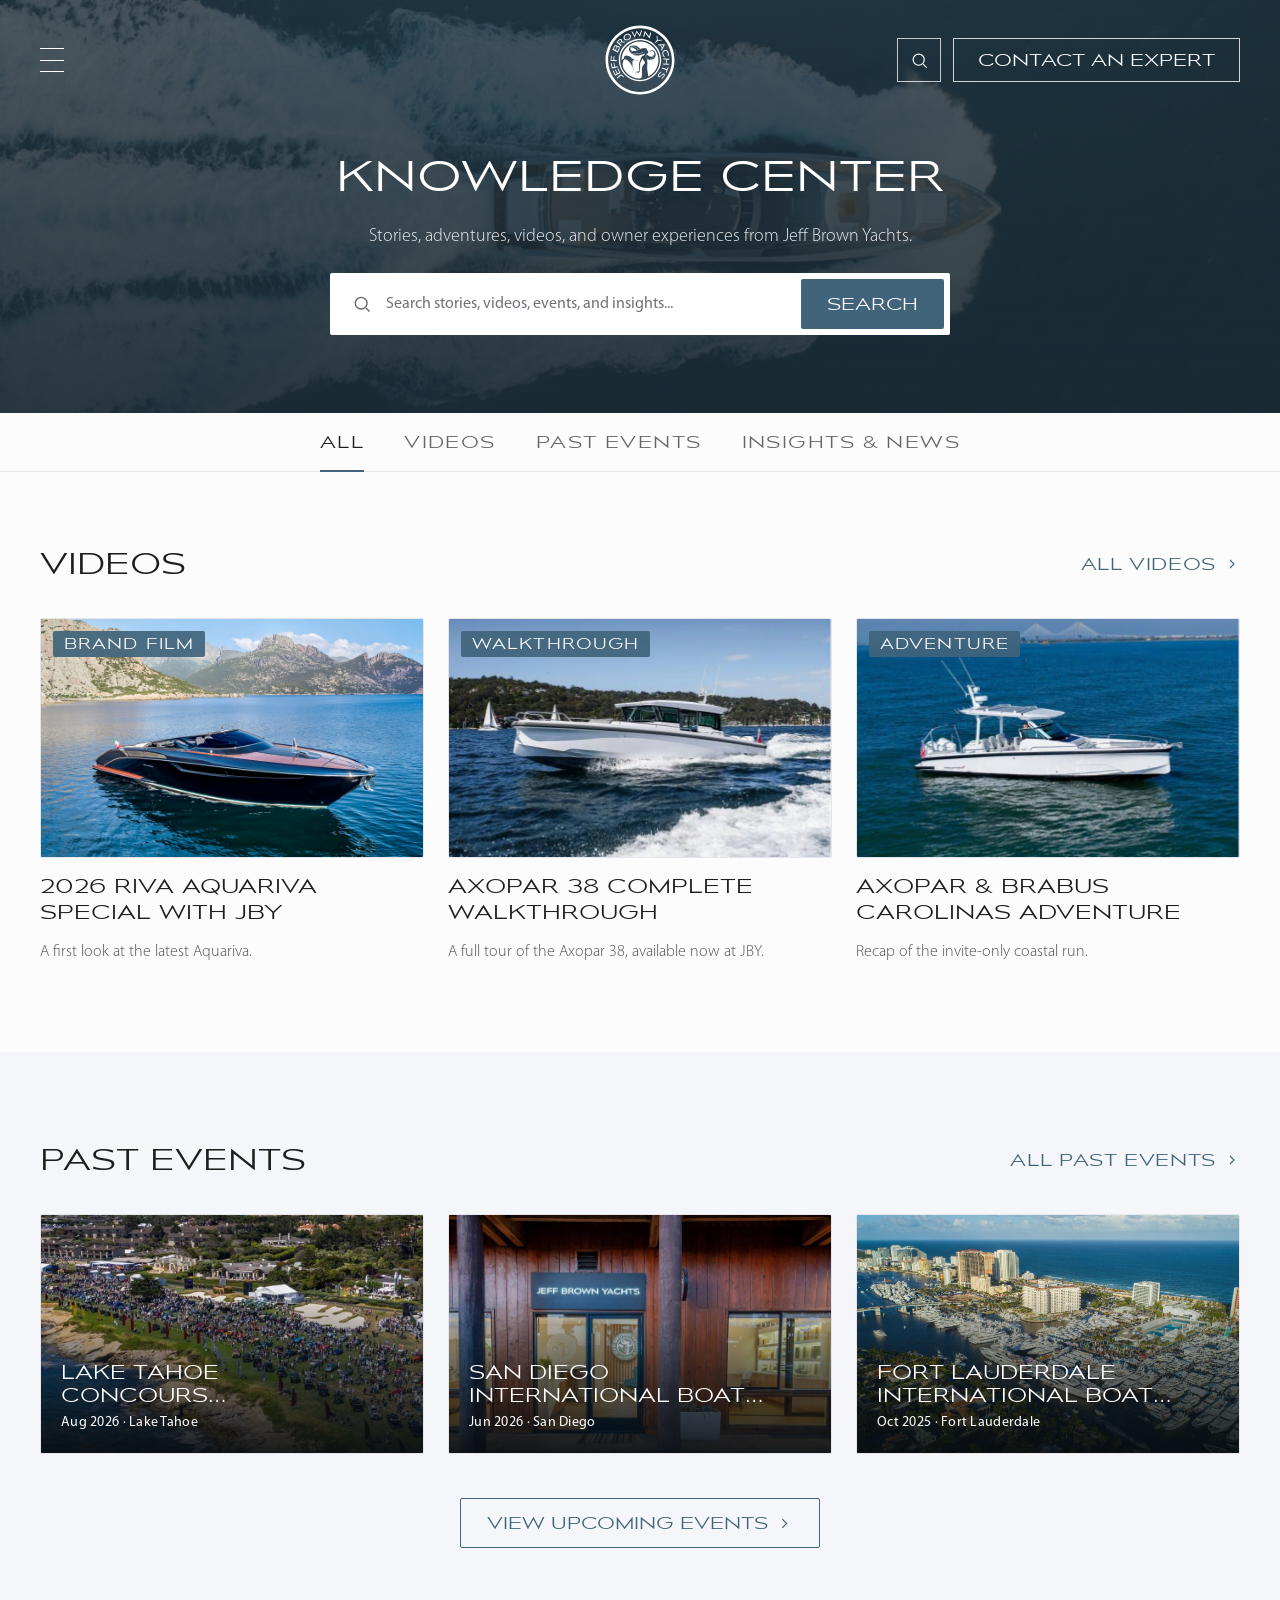
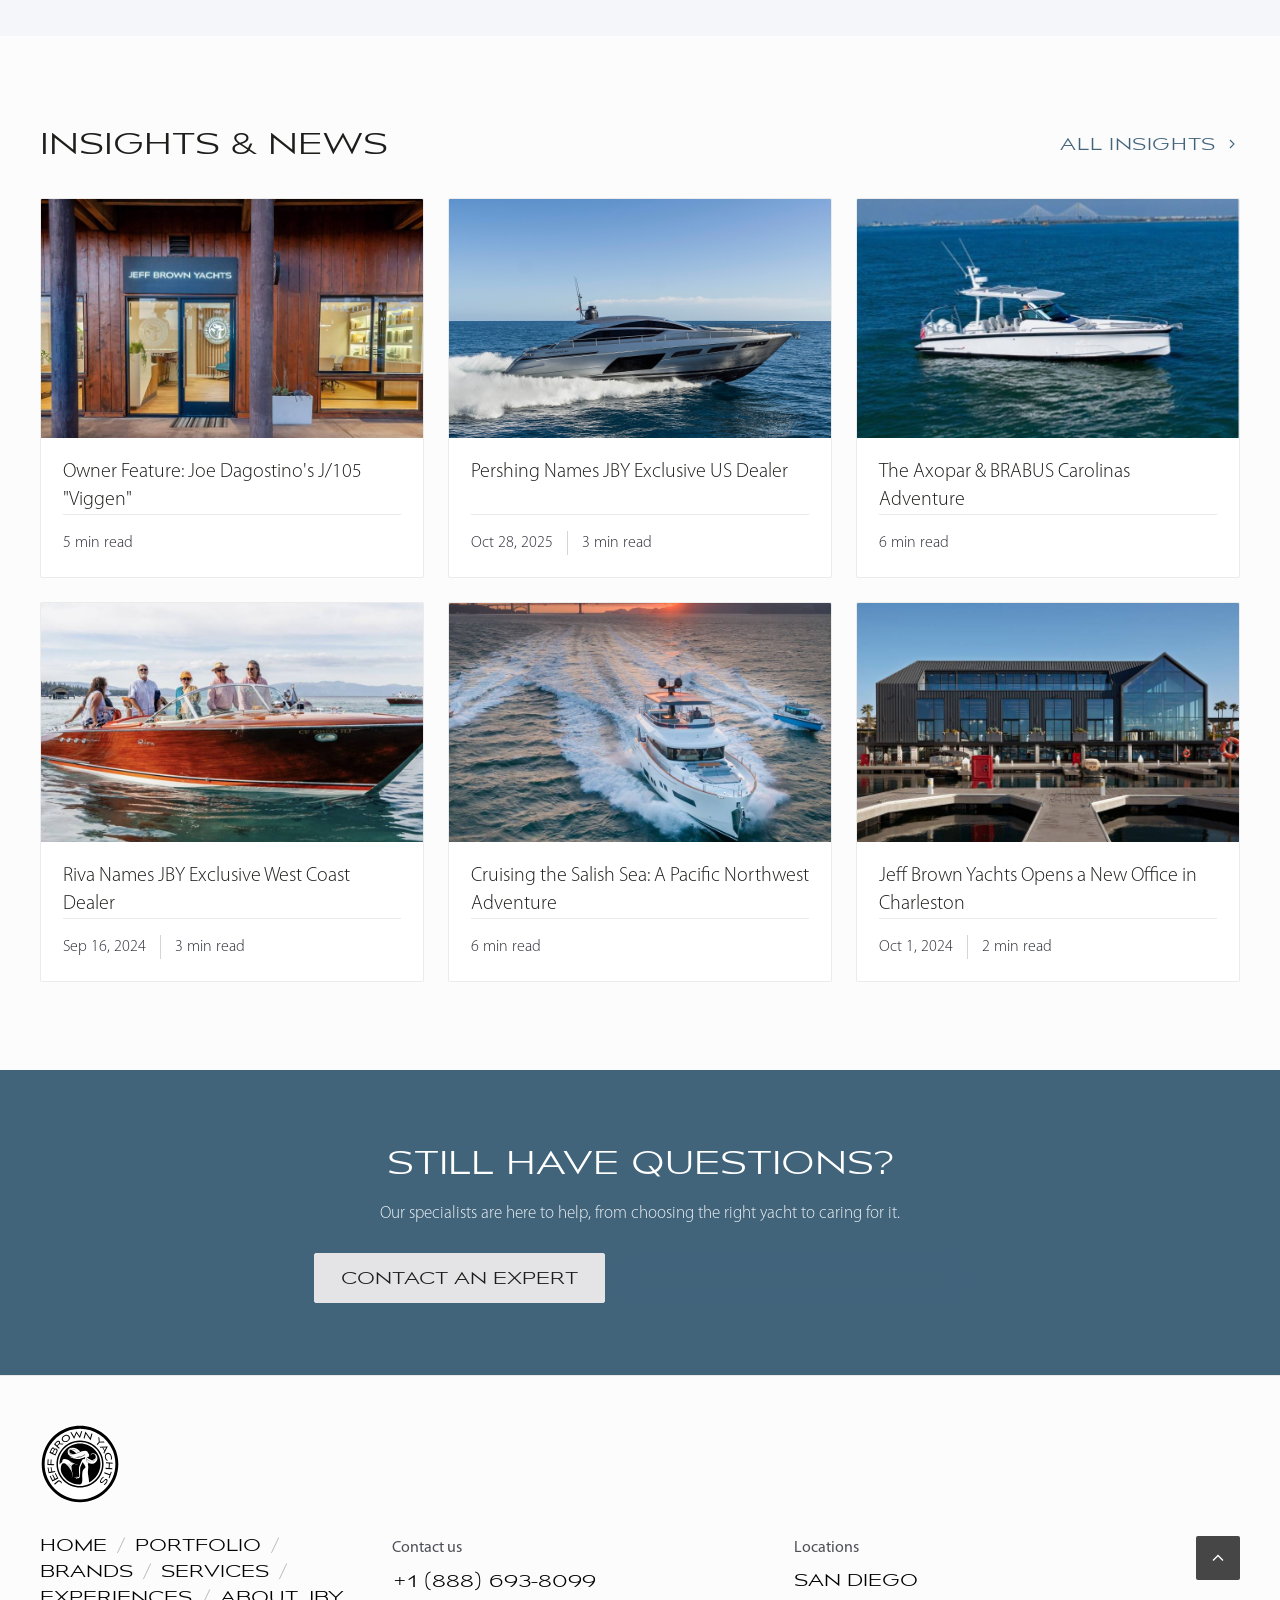
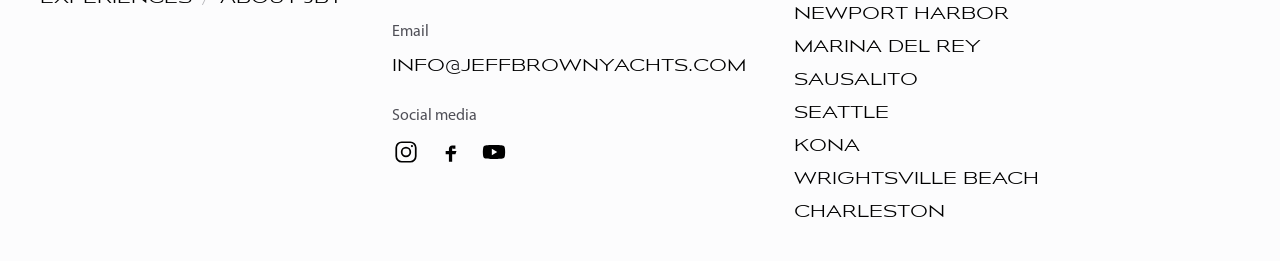
==== commit a33e793c: "Move search to a dedicated page (search.html?query=...) - New standalone search.html: navy hero with" ====
--- a/index.html
+++ b/index.html
@@ -19,9 +19,9 @@
   <div class="kc-hero-inner">
     <h1 class="reveal in">Knowledge Center</h1>
     <p class="reveal in d1">Stories, adventures, videos, and owner experiences from Jeff Brown Yachts.</p>
-    <form class="searchbar reveal in d2" data-search role="search" aria-label="Search the Knowledge Center">
+    <form class="searchbar reveal in d2" action="search.html" method="get" role="search" aria-label="Search the Knowledge Center">
       <svg viewBox="0 0 24 24" fill="none" stroke="currentColor" stroke-width="1.6"><circle cx="11" cy="11" r="7"/><path d="m21 21-4.3-4.3"/></svg>
-      <input type="search" name="q" placeholder="Search stories, videos, events, and insights..." aria-label="Search" />
+      <input type="search" name="query" placeholder="Search stories, videos, events, and insights..." aria-label="Search" />
       <button type="submit" class="btn btn-md btn-solid"><span>Search</span></button>
     </form>
   </div>
@@ -200,6 +200,7 @@
     </section>
   </div>
 
+
 </div>
 
 <div data-site-cta></div>
--- a/assets/styles.css
+++ b/assets/styles.css
@@ -414,6 +414,26 @@
 .evgal .eg-play:hover{background:rgba(15,24,30,.65)}
 .evgal .eg-play svg{width:24px;height:24px;margin-left:3px}
 @media(max-width:640px){.evgal{height:440px}.evgal .eg-word{bottom:104px;font-size:20px}.evgal .eg-thumbs{gap:8px;padding:0 14px;justify-content:flex-start;bottom:36px}.evgal .eg-thumb{width:104px;height:66px}.evgal .eg-arrow{width:40px;height:40px;left:12px}.evgal .eg-arrow.next{right:12px;left:auto}}
+
+/* Search results (in-hub) — mirrors the jby-search results page */
+.sr-head{padding:4px 0 34px}
+.sr-title{display:flex;align-items:center;gap:16px;flex-wrap:wrap;margin:0 0 8px}
+.sr-title h1{font-family:'Mesmerize',sans-serif;font-weight:300;font-size:22px;line-height:32px;letter-spacing:0;text-transform:uppercase;color:var(--navy);margin:0}
+.sr-title h1 span{color:var(--ink)}
+.sr-clear{width:34px;height:34px;border:0;background:transparent;color:var(--ink);display:inline-flex;align-items:center;justify-content:center;cursor:pointer;transition:opacity .2s}
+.sr-clear svg{width:18px;height:18px}
+.sr-clear:hover{opacity:.55}
+.sr-count{font-size:15px;line-height:22px;color:var(--c4);margin:0}
+.sr-block{padding:0}
+.sr-block + .sr-block{border-top:0.5px solid var(--line);padding-top:44px;margin-top:44px}
+.sr-secline{display:flex;align-items:flex-end;justify-content:space-between;gap:24px;margin:0 0 26px}
+.sr-secline h2{font-family:'Mesmerize',sans-serif;font-weight:300;font-size:20px;line-height:28px;letter-spacing:0;text-transform:uppercase;color:var(--ink);margin:0}
+.sr-secline h2 .sr-n{color:var(--c4);margin-left:9px}
+.sr-secline .link-arrow{flex:0 0 auto}
+.sr-empty{padding:16px 0 90px}
+.sr-empty h2{font-family:'Mesmerize',sans-serif;font-weight:300;font-size:30px;line-height:44px;letter-spacing:0;text-transform:none;color:var(--ink);margin:0 0 10px}
+.sr-empty h2 span{color:var(--navy)}
+.sr-empty p{font-size:16px;line-height:24px;color:var(--c4);margin:0 0 24px;max-width:520px}
 
 /* Article detail (Insights & News) — light, no gradient hero */
 .article-top{background:var(--section);padding:30px 0 66px}
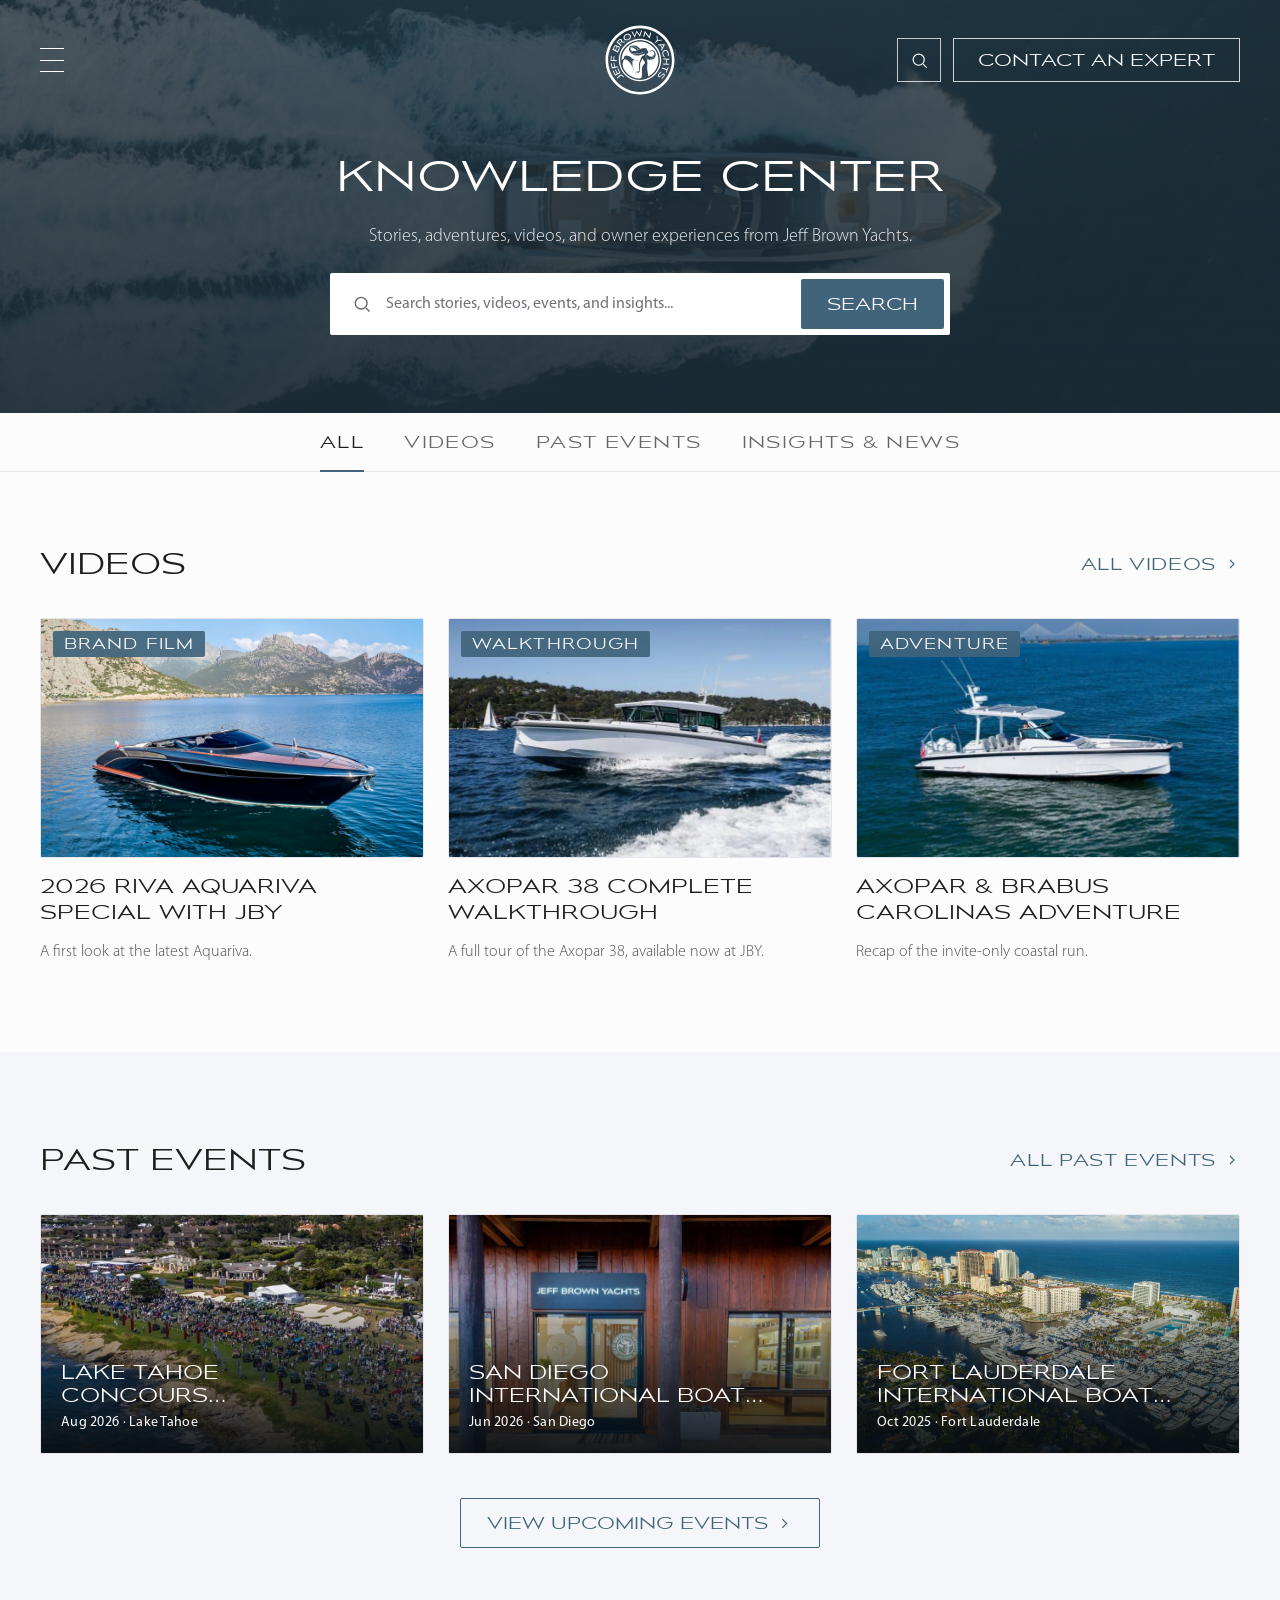
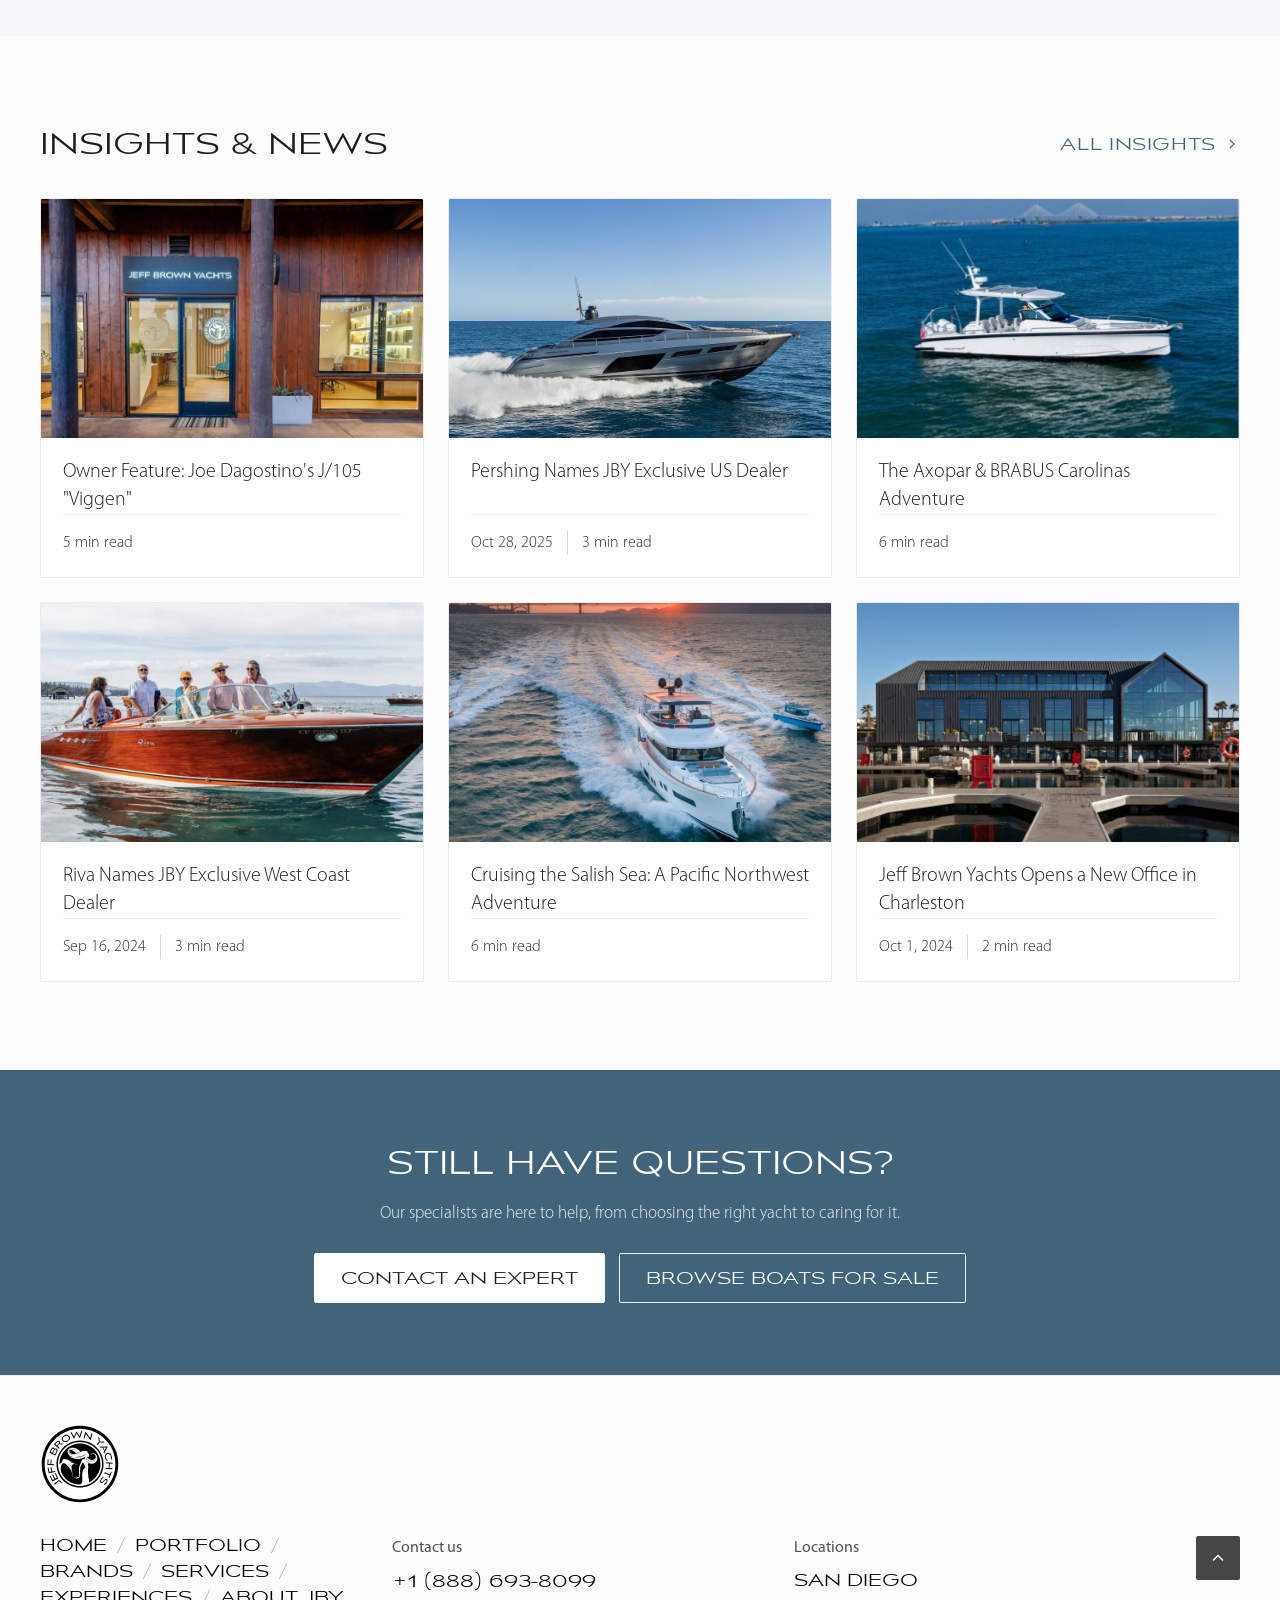
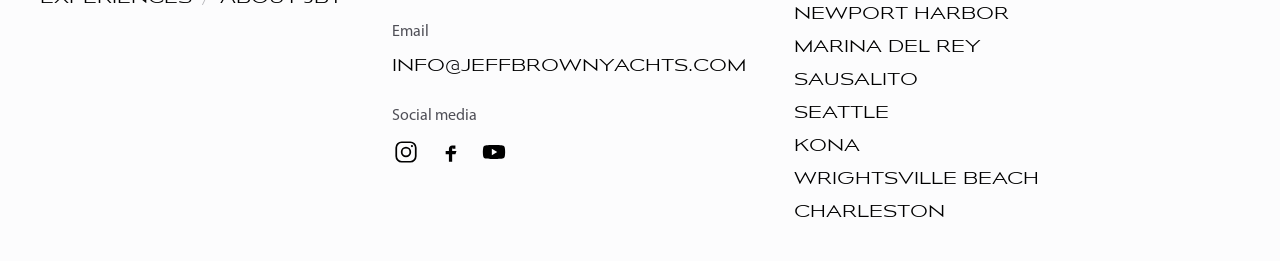
==== commit c3448240: "Pagination restyled to match Figma 62285-18275 Back (disabled grey) · number chips (current = black " ====
--- a/index.html
+++ b/index.html
@@ -113,7 +113,11 @@
               <a class="card vcard" data-type="event-recaps" href="video.html?v=dWhl8WauQQw"><div class="thumb"><img src="assets/img/marina-newport.jpg" alt="" /><video muted loop playsinline preload="none"><source src="assets/video/hover.mp4" type="video/mp4"></video><span class="badge">Event Recap</span></div><h3>Jeff Brown Yachts at the Seattle Boat Show</h3><p>Highlights from the Axopar display in Seattle.</p></a>
               <a class="card vcard" data-type="behind-the-scenes" href="video.html?v=TO-hFcdKXWA"><div class="thumb"><img src="assets/img/card_service.jpg" alt="" /><video muted loop playsinline preload="none"><source src="assets/video/hover.mp4" type="video/mp4"></video><span class="badge">Behind the Scenes</span></div><h3>Axopar Education: Setting Up Fuel on an Axopar 37</h3><p>A practical how-to from the JBY team.</p></a>
             </div>
-            <nav class="pager" aria-label="Pagination"><span class="cur">1</span><a href="#">2</a><span class="dots">…</span><a href="#" class="nav-btn" aria-label="Next"><svg viewBox="0 0 24 24" fill="none" stroke="currentColor" stroke-width="1.6"><path d="m9 6 6 6-6 6"/></svg></a></nav>
+            <nav class="pager" aria-label="Pagination">
+              <a class="pg-prev" href="#" aria-disabled="true"><svg viewBox="0 0 24 24" fill="none" stroke="currentColor" stroke-width="1.6"><path d="m15 6-6 6 6 6"/></svg><span>Back</span></a>
+              <span class="pg-nums"><a class="pg-num is-current" href="#">1</a><a class="pg-num" href="#">2</a><a class="pg-num" href="#">3</a><a class="pg-num" href="#">4</a><a class="pg-num" href="#">5</a></span>
+              <a class="pg-next" href="#"><span>Next</span><svg viewBox="0 0 24 24" fill="none" stroke="currentColor" stroke-width="1.6"><path d="m9 6 6 6-6 6"/></svg></a>
+            </nav>
           </div>
         </div>
       </div>
@@ -193,7 +197,11 @@
               <a class="card acard" data-cat="news" href="article.html?a=brabus-shadow-500"><div class="thumb"><img src="assets/img/vessel-brabus.jpg" alt="" /><span class="badge">Brands</span></div><h3>Showcasing the BRABUS Shadow 500 on the West Coast</h3><span class="date">Jun 29, 2024 <span class="rt">3 min read</span></span></a>
               <a class="card acard" data-cat="news" href="article.html?a=modern-luxury"><div class="thumb"><img src="assets/img/lifestyle-expertise.jpg" alt="" /><span class="badge">Press</span></div><h3>Jeff Brown: Modern Luxury "Power Players" Spotlight</h3><span class="date">May 27, 2022 <span class="rt">4 min read</span></span></a>
             </div>
-            <nav class="pager" aria-label="Pagination"><span class="cur">1</span><a href="#">2</a><span class="dots">…</span><a href="#" class="nav-btn" aria-label="Next"><svg viewBox="0 0 24 24" fill="none" stroke="currentColor" stroke-width="1.6"><path d="m9 6 6 6-6 6"/></svg></a></nav>
+            <nav class="pager" aria-label="Pagination">
+              <a class="pg-prev" href="#" aria-disabled="true"><svg viewBox="0 0 24 24" fill="none" stroke="currentColor" stroke-width="1.6"><path d="m15 6-6 6 6 6"/></svg><span>Back</span></a>
+              <span class="pg-nums"><a class="pg-num is-current" href="#">1</a><a class="pg-num" href="#">2</a><a class="pg-num" href="#">3</a><a class="pg-num" href="#">4</a><a class="pg-num" href="#">5</a></span>
+              <a class="pg-next" href="#"><span>Next</span><svg viewBox="0 0 24 24" fill="none" stroke="currentColor" stroke-width="1.6"><path d="m9 6 6 6-6 6"/></svg></a>
+            </nav>
           </div>
         </div>
       </div>
--- a/assets/styles.css
+++ b/assets/styles.css
@@ -40,8 +40,8 @@
 .btn svg{width:17px;height:17px}
 .btn-solid{background:var(--navy);color:var(--white)}
 .btn-solid:hover{background:var(--navy-d)}
-.btn-white{background:#e4e4e7;color:var(--ink);border:1px solid #e4e4e7}
-.btn-white:hover{background:transparent;color:var(--white);border-color:var(--white)}
+.btn-white{background:var(--white);color:var(--ink);border:1px solid var(--white)}
+.btn-white:hover{background:rgba(255,255,255,.16);color:var(--white);border-color:var(--white)}
 .btn-dark{background:var(--ink);color:var(--white)}
 .btn-dark:hover{background:var(--navy)}
 .btn-ghost{background:transparent;color:var(--c0);border:1px solid var(--c0)}
@@ -259,8 +259,9 @@
 .ecard h3{font-family:'Mesmerize',sans-serif;font-weight:300;font-size:18px;line-height:23px;text-transform:uppercase;color:#fff;padding-right:40px;
   display:-webkit-box;-webkit-line-clamp:2;-webkit-box-orient:vertical;overflow:hidden;min-height:46px}
 .ecard .ec-meta{font-family:'Myriad Pro',sans-serif;font-weight:400;font-size:14px;line-height:20px;letter-spacing:.02em;color:#fff}
-/* chevron only (no box), on the same line as the title, revealed on hover */
-.ecard .ec-cta{position:absolute;top:18px;right:20px;z-index:3;display:inline-flex;align-items:center;justify-content:center;
+/* chevron only (no box), centered on the title's first line, revealed on hover.
+   top = .ec-body padding-top, height = title line-height, so it sits on line 1 */
+.ecard .ec-cta{position:absolute;top:20px;right:20px;z-index:3;height:23px;display:inline-flex;align-items:center;justify-content:flex-end;
   color:#fff;opacity:0;font-size:0;transition:opacity .3s var(--ease-out)}
 .ecard:hover .ec-cta{opacity:1}
 .ecard .ec-cta svg{width:20px;height:20px}
@@ -319,12 +320,21 @@
   .sub-list{flex-direction:row;flex-wrap:wrap;gap:4px 20px}}
 
 /* Pagination */
-.pager{display:flex;justify-content:center;align-items:center;gap:8px;margin-top:56px}
-.pager a,.pager span{min-width:44px;height:44px;padding:0 10px;display:inline-flex;align-items:center;justify-content:center;border:1px solid var(--border);border-radius:2px;font-size:16px;color:var(--c2);transition:.2s}
-.pager a:hover{border-color:var(--navy);color:var(--navy)}
-.pager .cur{background:var(--navy);color:#fff;border-color:var(--navy)}
-.pager .nav-btn svg{width:16px;height:16px}
-.pager .dots{border:none}
+/* Pagination — per Figma 62285-18275: Back (disabled grey) · number chips
+   (current = black fill/white) · Next (navy, underlined). Mesmerize 12px. */
+.pager{display:flex;justify-content:center;align-items:center;gap:16px;margin-top:56px;font-family:'Mesmerize',sans-serif;font-weight:300}
+.pager .pg-nums{display:flex;align-items:center;gap:4px}
+.pager .pg-num{min-width:36px;height:36px;padding:0 20px;display:inline-flex;align-items:center;justify-content:center;
+  border-radius:2px;background:transparent;color:var(--ink);font-size:12px;line-height:18px;letter-spacing:0;text-transform:uppercase;
+  transition:background .2s,color .2s}
+.pager .pg-num:hover{background:rgba(0,0,0,.05)}
+.pager .pg-num.is-current,.pager .pg-num.is-current:hover{background:#000;color:#fff}
+.pager .pg-prev,.pager .pg-next{display:inline-flex;align-items:center;gap:6px;font-size:12px;line-height:18px;letter-spacing:0;
+  text-transform:uppercase;color:var(--navy);border-bottom:1px solid var(--navy);padding-bottom:1px;transition:opacity .2s}
+.pager .pg-prev:hover,.pager .pg-next:hover{opacity:.65}
+.pager .pg-prev svg,.pager .pg-next svg{width:16px;height:16px}
+.pager .pg-prev[aria-disabled="true"]{color:#a6a6ab;border-bottom-color:transparent;pointer-events:none}
+@media(max-width:560px){.pager{gap:10px}.pager .pg-num{padding:0 12px}}
 
 /* =====================================================================
    ARTICLE / DETAIL PROSE
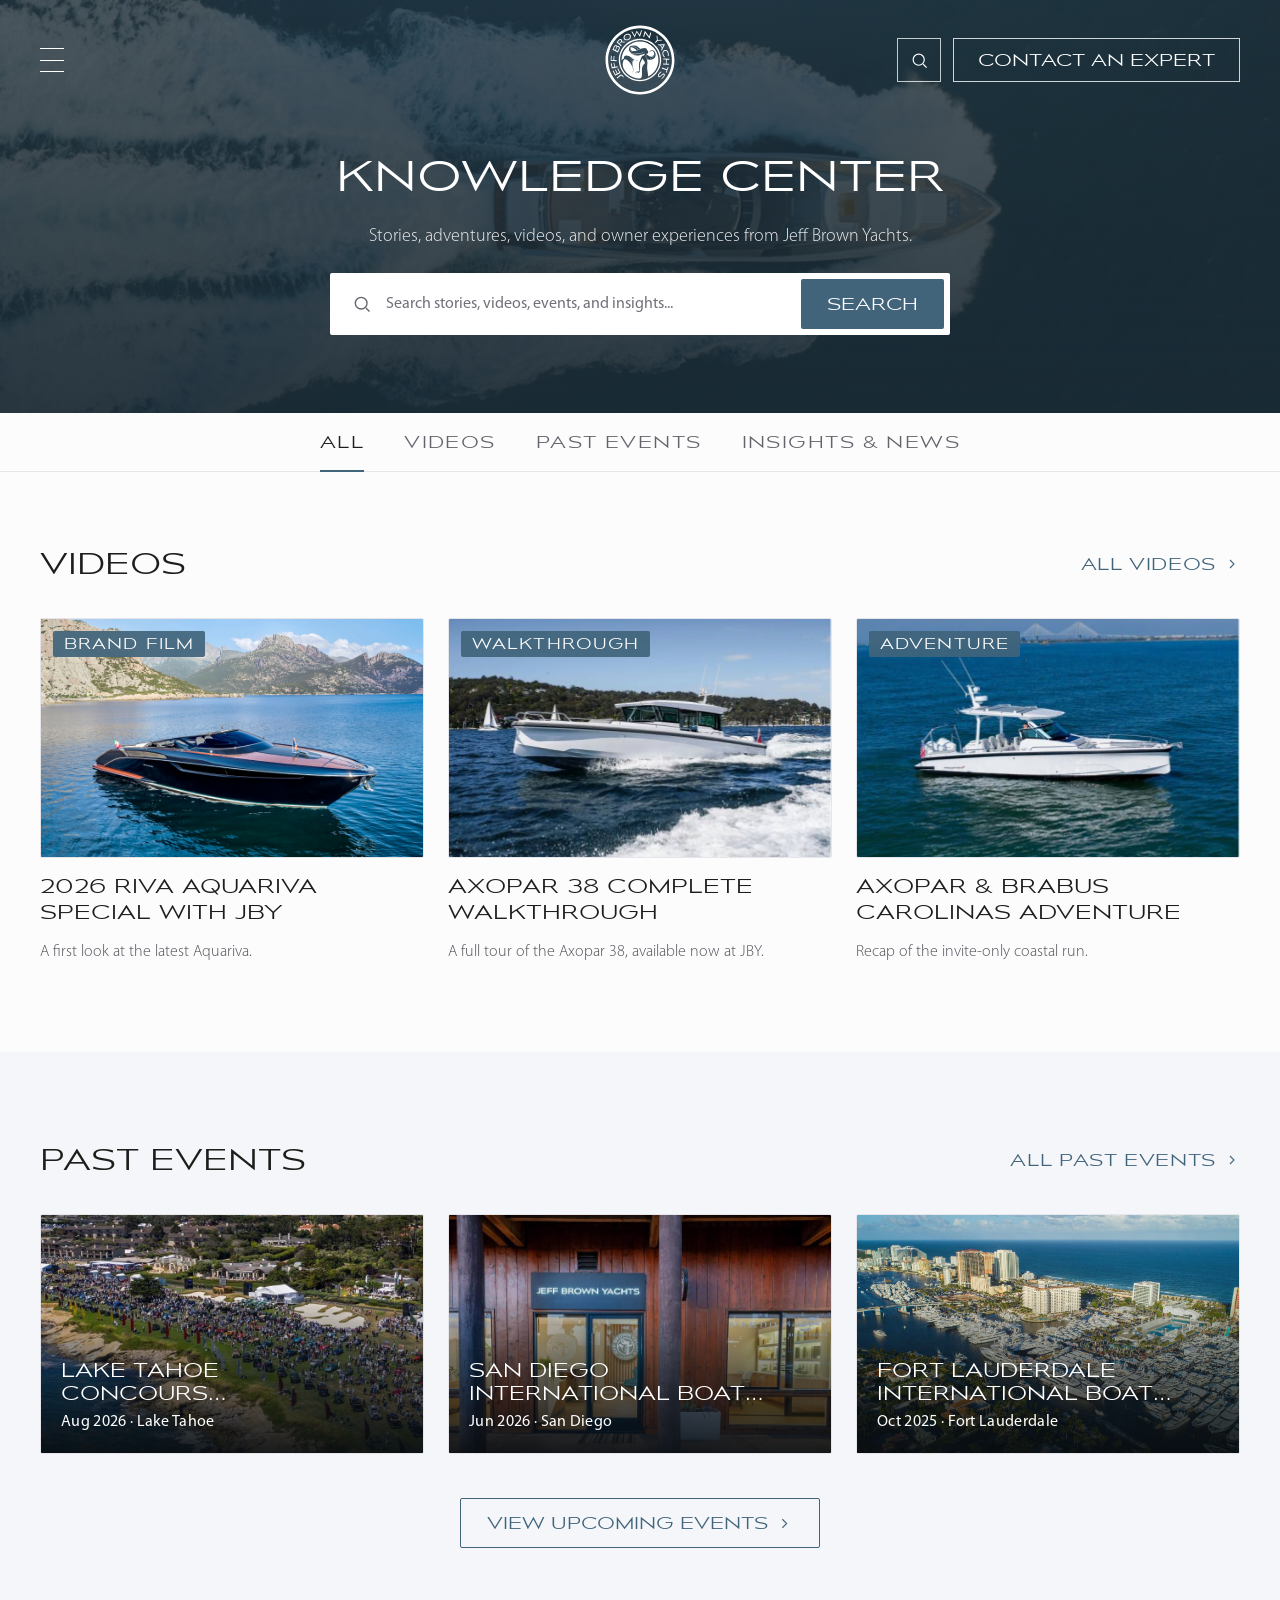
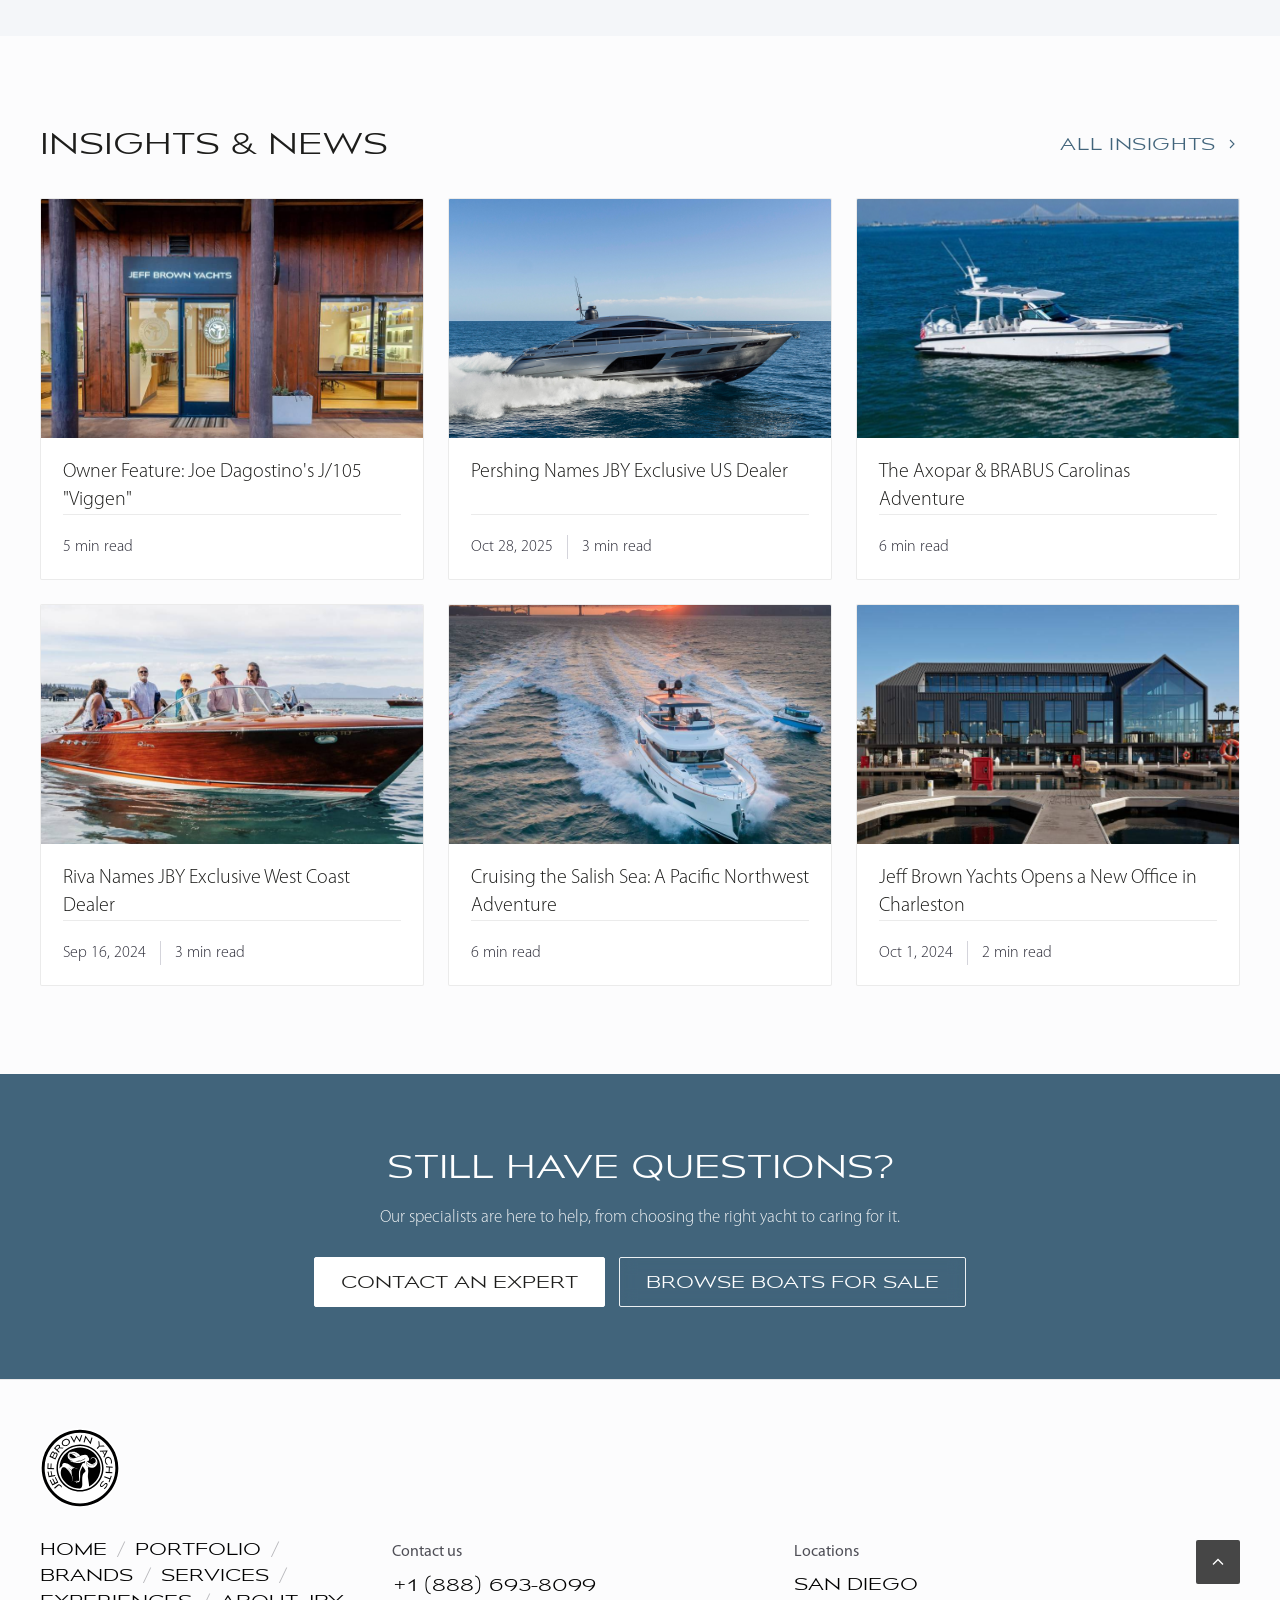
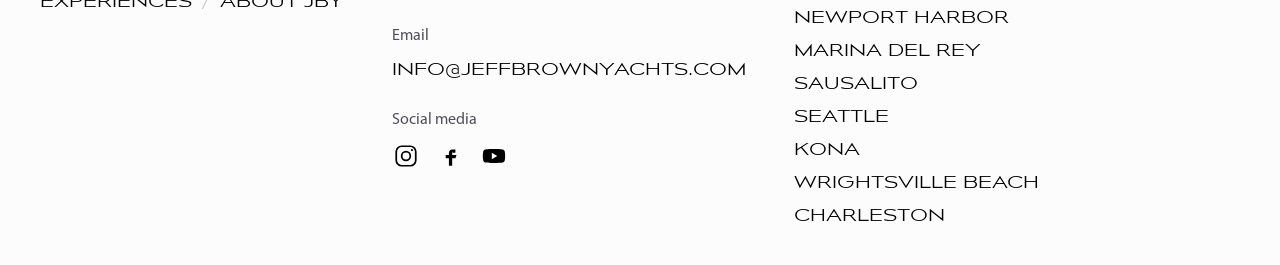
==== commit af9987ad: "Fix event location filter counts (8 locations) + uniform acard spacing - Past Events location filter" ====
--- a/index.html
+++ b/index.html
@@ -89,7 +89,7 @@
     <section class="sec">
       <div class="wrap">
         <div class="panel-intro"><h2>Videos</h2></div>
-        <div class="list-wrap">
+        <div class="list-wrap" data-per-page="4">
           <aside class="sidebar">
             <div class="filter-group"><h4>Type</h4>
               <nav class="sub-list" data-filter="type">
@@ -129,15 +129,19 @@
     <section class="sec">
       <div class="wrap">
         <div class="panel-intro"><h2>Past Events</h2></div>
-        <div class="list-wrap">
+        <div class="list-wrap" data-per-page="4">
           <aside class="sidebar">
             <div class="filter-group"><h4>Location</h4>
               <nav class="sub-list" data-filter="loc">
                 <a href="#" class="active" data-val="all"><span class="lbl">All locations</span><span class="n">8</span></a>
+                <a href="#" data-val="lake-tahoe"><span class="lbl">Lake Tahoe</span><span class="n">1</span></a>
                 <a href="#" data-val="san-diego"><span class="lbl">San Diego</span><span class="n">1</span></a>
-                <a href="#" data-val="lake-tahoe"><span class="lbl">Lake Tahoe</span><span class="n">1</span></a>
                 <a href="#" data-val="miami"><span class="lbl">Miami</span><span class="n">1</span></a>
+                <a href="#" data-val="baltimore"><span class="lbl">Baltimore</span><span class="n">1</span></a>
+                <a href="#" data-val="charleston"><span class="lbl">Charleston</span><span class="n">1</span></a>
                 <a href="#" data-val="fort-lauderdale"><span class="lbl">Fort Lauderdale</span><span class="n">1</span></a>
+                <a href="#" data-val="sausalito"><span class="lbl">Sausalito</span><span class="n">1</span></a>
+                <a href="#" data-val="carolinas"><span class="lbl">The Carolinas</span><span class="n">1</span></a>
               </nav>
             </div>
             <div class="filter-group"><h4>Brand</h4>
@@ -173,7 +177,7 @@
     <section class="sec">
       <div class="wrap">
         <div class="panel-intro"><h2>Insights &amp; News</h2></div>
-        <div class="list-wrap">
+        <div class="list-wrap" data-per-page="4">
           <aside class="sidebar">
             <div class="filter-group"><h4>Category</h4>
               <nav class="sub-list" data-filter="cat">
--- a/assets/styles.css
+++ b/assets/styles.css
@@ -258,7 +258,7 @@
 .ecard .ec-body{position:absolute;left:0;right:0;bottom:0;z-index:2;padding:20px;display:flex;flex-direction:column;gap:6px;align-items:flex-start}
 .ecard h3{font-family:'Mesmerize',sans-serif;font-weight:300;font-size:18px;line-height:23px;text-transform:uppercase;color:#fff;padding-right:40px;
   display:-webkit-box;-webkit-line-clamp:2;-webkit-box-orient:vertical;overflow:hidden;min-height:46px}
-.ecard .ec-meta{font-family:'Myriad Pro',sans-serif;font-weight:400;font-size:14px;line-height:20px;letter-spacing:.02em;color:#fff}
+.ecard .ec-meta{font-family:'Myriad Pro',sans-serif;font-weight:400;font-size:16px;line-height:22px;letter-spacing:.02em;color:#fff}
 /* chevron only (no box), centered on the title's first line, revealed on hover.
    top = .ec-body padding-top, height = title line-height, so it sits on line 1 */
 .ecard .ec-cta{position:absolute;top:20px;right:20px;z-index:3;height:23px;display:inline-flex;align-items:center;justify-content:flex-end;
@@ -405,8 +405,8 @@
 
 /* Gallery (Photos / Videos) — ported from the model page: hero + thumb strip + arrows */
 .ev-galleries{padding:0}
-.evgal{position:relative;height:620px;min-height:440px;width:100%;overflow:hidden;background:#0a1218}
-.evgal .eg-hero{position:absolute;inset:0;z-index:0}
+.evgal{position:relative;height:720px;min-height:520px;width:100%;overflow:hidden;background:#0a1218}
+.evgal .eg-hero{position:absolute;inset:0;z-index:0;cursor:zoom-in}
 .evgal .eg-hero img{position:absolute;inset:0;width:100%;height:100%;object-fit:cover}
 .evgal::after{content:"";position:absolute;inset:0;z-index:1;pointer-events:none;background:linear-gradient(180deg,rgba(0,0,0,.12),rgba(0,0,0,0) 34%,rgba(0,0,0,.6))}
 .evgal .eg-word{position:absolute;z-index:2;left:0;right:0;bottom:150px;text-align:center;padding:0 24px;color:#fff;font-family:'Mesmerize',sans-serif;font-weight:300;text-transform:uppercase;font-size:24px;line-height:34px;letter-spacing:.02em}
@@ -423,7 +423,24 @@
 .evgal .eg-play{position:absolute;z-index:3;left:50%;top:calc(50% - 55px);transform:translate(-50%,-50%);width:66px;height:66px;border-radius:2px;background:rgba(15,24,30,.45);backdrop-filter:blur(6px);border:1px solid rgba(255,255,255,.6);display:flex;align-items:center;justify-content:center;color:#fff;transition:.25s}
 .evgal .eg-play:hover{background:rgba(15,24,30,.65)}
 .evgal .eg-play svg{width:24px;height:24px;margin-left:3px}
-@media(max-width:640px){.evgal{height:440px}.evgal .eg-word{bottom:104px;font-size:20px}.evgal .eg-thumbs{gap:8px;padding:0 14px;justify-content:flex-start;bottom:36px}.evgal .eg-thumb{width:104px;height:66px}.evgal .eg-arrow{width:40px;height:40px;left:12px}.evgal .eg-arrow.next{right:12px;left:auto}}
+@media(max-width:640px){.evgal{height:520px}.evgal .eg-word{bottom:104px;font-size:20px}.evgal .eg-thumbs{gap:8px;padding:0 14px;justify-content:flex-start;bottom:36px}.evgal .eg-thumb{width:104px;height:66px}.evgal .eg-arrow{width:40px;height:40px;left:12px}.evgal .eg-arrow.next{right:12px;left:auto}}
+
+/* Lightbox (photo / video viewer) — ported from the model page + close button */
+.lightbox{position:fixed;inset:0;z-index:2000;background:rgba(13,18,22,.95);backdrop-filter:blur(6px);display:flex;align-items:center;justify-content:center;opacity:0;pointer-events:none;transition:opacity .3s}
+.lightbox.open{opacity:1;pointer-events:auto}
+.lb-stage{position:relative;width:min(90vw,1360px);height:min(82vh,840px);display:flex;align-items:center;justify-content:center}
+.lb-media{max-width:100%;max-height:100%;display:flex;align-items:center;justify-content:center}
+.lb-media img{max-width:min(90vw,1360px);max-height:82vh;object-fit:contain;display:block;border-radius:2px;box-shadow:0 40px 100px -40px rgba(0,0,0,.7)}
+.lb-media .lb-frame{position:relative;width:min(90vw,1360px);aspect-ratio:16/9;max-height:82vh;background:#000;border-radius:2px;overflow:hidden;box-shadow:0 40px 100px -40px rgba(0,0,0,.7)}
+.lb-media .lb-frame iframe{position:absolute;inset:0;width:100%;height:100%;border:0}
+.lb-count{position:absolute;right:0;bottom:-42px;color:rgba(255,255,255,.66);font-family:'Mesmerize',sans-serif;font-size:16px;letter-spacing:.06em}
+.lb-btn{position:fixed;z-index:5;width:52px;height:52px;border-radius:2px;background:rgba(255,255,255,.92);color:#0d1216;border:0;display:flex;align-items:center;justify-content:center;cursor:pointer;transition:background .2s}
+.lb-btn:hover{background:#fff}
+.lb-btn svg{width:24px;height:24px}
+.lb-prev{left:20px;top:50%;transform:translateY(-50%)}
+.lb-next{right:20px;top:50%;transform:translateY(-50%)}
+.lb-close{top:22px;right:22px;width:46px;height:46px}
+@media(max-width:640px){.lb-prev{left:10px}.lb-next{right:10px}.lb-btn{width:44px;height:44px}.lb-close{top:14px;right:14px}}
 
 /* Search results (in-hub) — mirrors the jby-search results page */
 .sr-head{padding:4px 0 34px}
@@ -433,7 +450,7 @@
 .sr-clear{width:34px;height:34px;border:0;background:transparent;color:var(--ink);display:inline-flex;align-items:center;justify-content:center;cursor:pointer;transition:opacity .2s}
 .sr-clear svg{width:18px;height:18px}
 .sr-clear:hover{opacity:.55}
-.sr-count{font-size:15px;line-height:22px;color:var(--c4);margin:0}
+.sr-count{font-size:16px;line-height:24px;color:var(--c4);margin:0}
 .sr-block{padding:0}
 .sr-block + .sr-block{border-top:0.5px solid var(--line);padding-top:44px;margin-top:44px}
 .sr-secline{display:flex;align-items:flex-end;justify-content:space-between;gap:24px;margin:0 0 26px}
@@ -453,13 +470,13 @@
 .article-top .dh-crumbs a:hover{color:var(--ink)}
 .article-top .dh-crumbs li[aria-current]{color:var(--c4)}
 .article-top .dh-crumbs .sep{color:var(--c4)}
-.article-card{max-width:760px;margin:0 auto;background:#fff;border-radius:2px;box-shadow:0 30px 80px rgba(15,24,30,.09);padding:60px 64px 56px}
-.article-card h1{font-family:'Mesmerize',sans-serif;font-weight:300;font-size:33px;line-height:41px;letter-spacing:0;text-transform:none;color:var(--ink);margin:0 0 16px}
+.article-card{max-width:760px;margin:0 auto;background:#fff;border-radius:2px;padding:60px 64px 56px}
+.article-card h1{font-family:'Mesmerize',sans-serif;font-weight:300;font-size:32px;line-height:44px;letter-spacing:0;text-transform:uppercase;color:var(--ink);margin:0 0 18px}
 .article-dek{font-family:'Myriad Pro',sans-serif;font-weight:400;font-size:18px;line-height:27px;color:var(--c2);margin:0 0 22px}
-.article-meta{display:flex;align-items:center;flex-wrap:wrap;gap:8px 18px;font-family:'Myriad Pro',sans-serif;font-size:14px;color:var(--c4)}
+.article-meta{display:flex;align-items:center;flex-wrap:wrap;gap:8px 18px;font-family:'Myriad Pro',sans-serif;font-size:16px;color:var(--c4)}
 .article-meta .mi{display:inline-flex;align-items:center;gap:7px}
 .article-meta svg{width:15px;height:15px;opacity:.7}
-.article-byline{font-family:'Myriad Pro',sans-serif;font-size:14px;color:var(--c2);margin:11px 0 0}
+.article-byline{font-family:'Myriad Pro',sans-serif;font-size:16px;color:var(--c2);margin:11px 0 0}
 .article-card .art-rule{border:0;border-top:1px solid var(--border);margin:26px 0 28px}
 .article-body p{font-family:'Myriad Pro',sans-serif;font-size:16px;line-height:26px;color:var(--c2);margin:0 0 20px}
 .article-body h2{font-family:'Myriad Pro',sans-serif;font-weight:700;font-size:17px;line-height:24px;letter-spacing:0;text-transform:none;color:var(--ink);margin:28px 0 12px}
@@ -469,9 +486,10 @@
 .article-body li{font-family:'Myriad Pro',sans-serif;font-size:16px;line-height:26px;color:var(--c2);margin-bottom:8px}
 .article-body figure{margin:26px 0}
 .article-body figure img{width:100%;border-radius:2px;display:block}
-.article-body figcaption{text-align:center;font-size:13px;color:var(--c4);margin-top:10px}
-.article-body .art-source{font-size:14px;color:var(--c4);margin-top:26px}
-@media(max-width:820px){.article-card{padding:38px 24px 34px}.article-card h1{font-size:27px;line-height:34px}.article-dek{font-size:16px;line-height:25px}}
+.article-body figcaption{text-align:center;font-size:16px;color:var(--c4);margin-top:10px}
+.article-body .art-source{font-size:16px;color:var(--c4);margin-top:26px}
+.article-card .art-cover{width:100%;aspect-ratio:16/9;object-fit:cover;border-radius:2px;display:block;margin:0 0 30px}
+@media(max-width:820px){.article-card{padding:38px 24px 34px}.article-card h1{font-size:26px;line-height:36px}.article-dek{font-size:16px;line-height:25px}}
 
 /* Video detail page — gradient hero + floating video (matches YW reference) */
 .video-hero{position:relative;background:linear-gradient(155deg,#41647b 0%,#2c4658 52%,#182833 100%);padding:118px 0 340px;color:#fff}
@@ -486,7 +504,7 @@
 .video-body .vb-inner{max-width:820px;margin:0 auto;padding:0 40px;display:flex;flex-direction:column;align-items:center;gap:16px}
 .video-body h1{font-family:'Mesmerize',sans-serif;font-weight:300;font-size:32px;line-height:44px;text-transform:uppercase;color:var(--ink)}
 .video-body .v-sub{font-size:19px;line-height:29px;color:var(--c2);max-width:680px}
-.video-body .v-desc-long{font-size:15px;line-height:24px;color:var(--c4);max-width:600px}
+.video-body .v-desc-long{font-size:16px;line-height:26px;color:var(--c4);max-width:640px}
 @media(max-width:640px){.video-hero{padding:100px 0 230px}.video-stage{margin-top:-190px;padding:0 22px}.video-body h1{font-size:26px;line-height:36px}}
 
 /* Vessels-on-display mini cards */
@@ -560,5 +578,6 @@
 .acard .badge{display:none}                 /* category tag off, as on search */
 .acard h3{font-family:'Myriad Pro',sans-serif;font-weight:300;font-size:20px;line-height:28px;
   letter-spacing:0;text-transform:none;color:var(--ink);padding:20px 22px 0}
-.acard .date{margin:auto 22px 22px;padding-top:16px;border-top:0.5px solid var(--line);
+.acard p{padding:10px 22px 0;margin:0}
+.acard .date{margin:auto 22px 20px;padding-top:20px;border-top:0.5px solid var(--line);
   font-size:16px;line-height:24px;letter-spacing:0;color:#2a2a36}
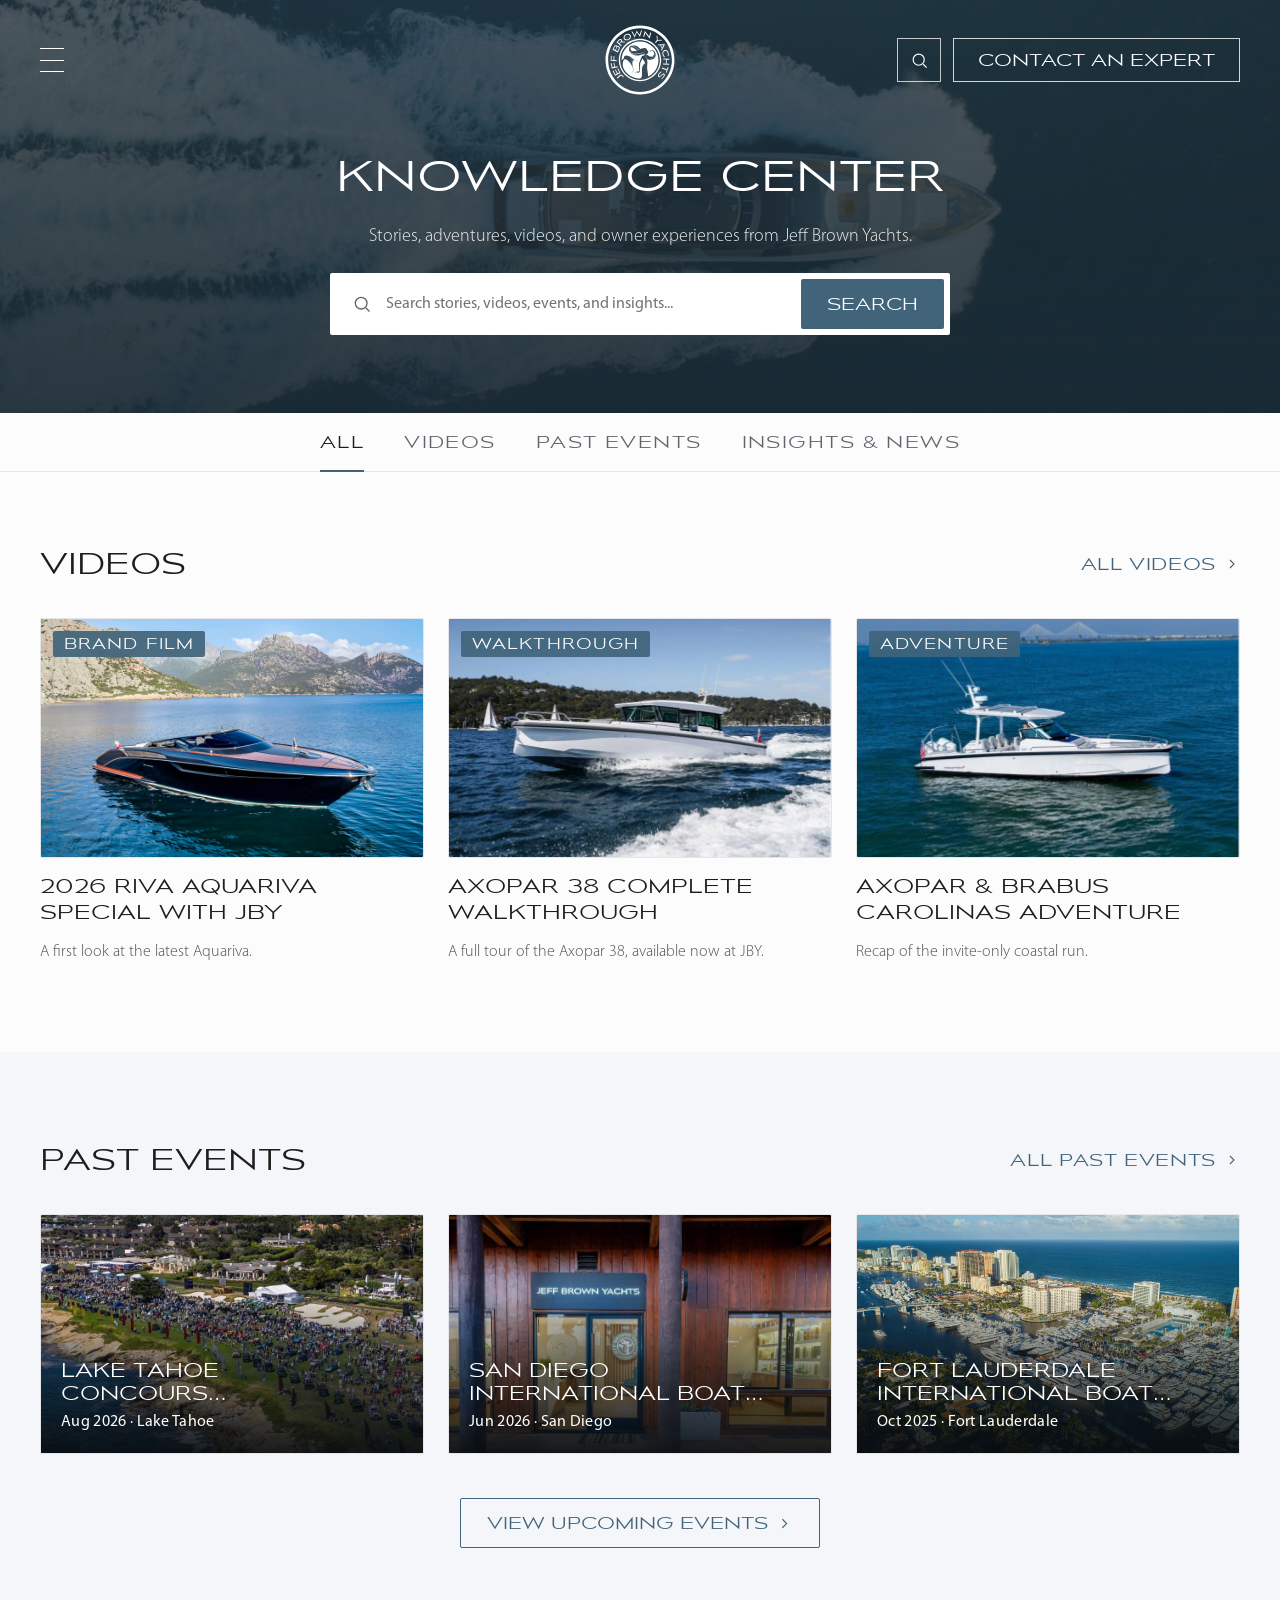
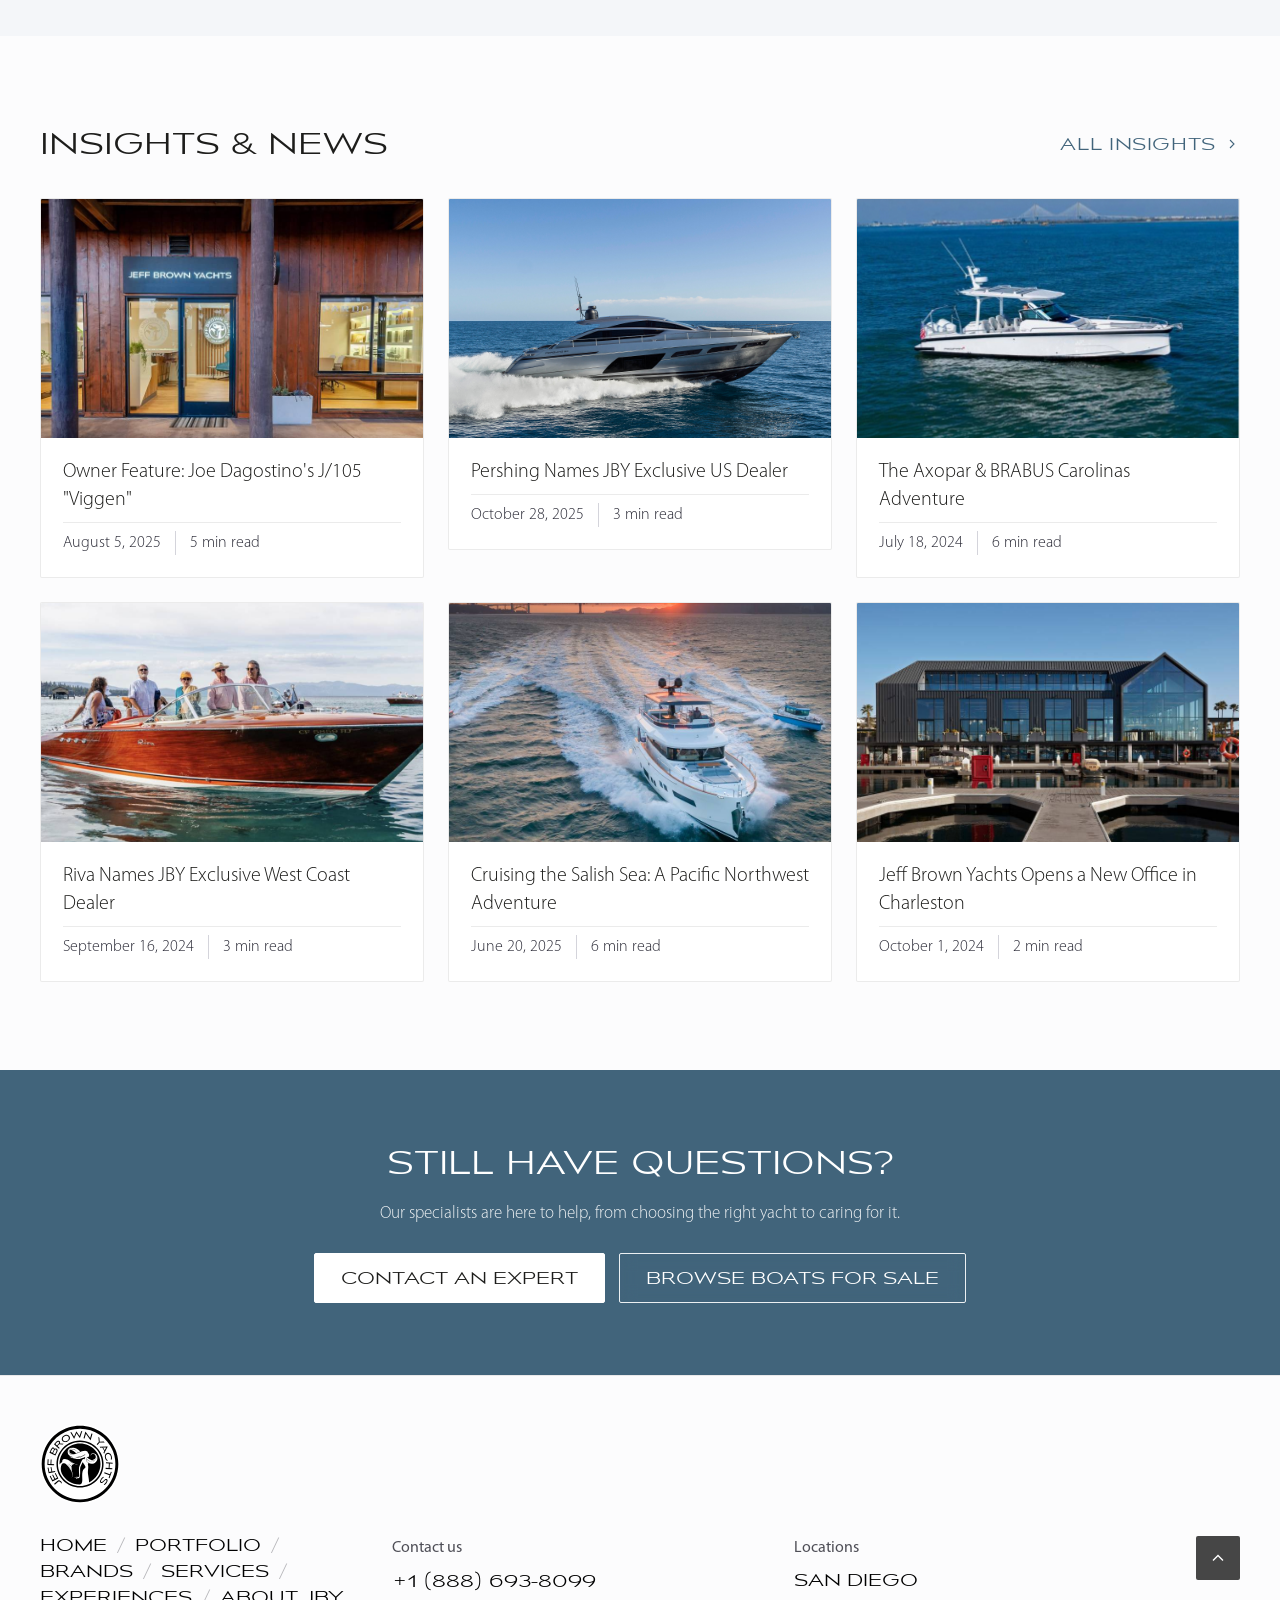
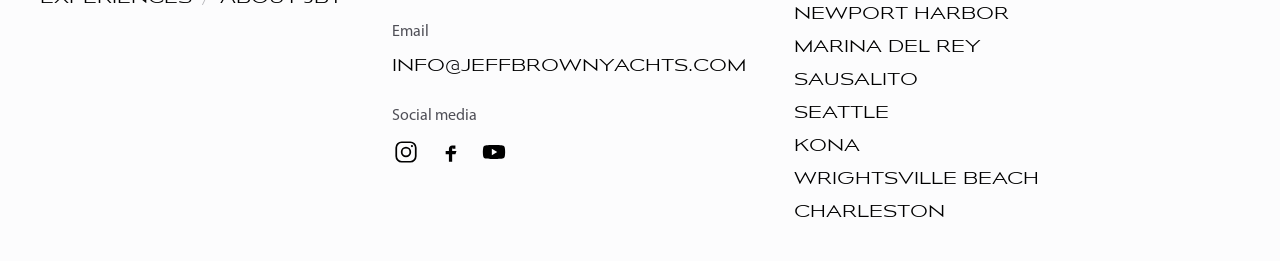
==== commit 564dbd4f: "Insights & News: full US dates on every card (no bare year / missing date) Every article + hub Insig" ====
--- a/index.html
+++ b/index.html
@@ -73,12 +73,12 @@
           <a class="link-arrow" href="index.html#insights" data-tab="insights">All insights <svg viewBox="0 0 24 24" fill="none" stroke="currentColor" stroke-width="1.6"><path d="m9 6 6 6-6 6"/></svg></a>
         </div>
         <div class="media-grid cols-3" data-insights-grid>
-          <a class="card acard" data-cat="owner" href="article.html?a=viggen"><div class="thumb"><img src="assets/img/marina-sandiego.jpg" alt="" /><span class="badge">Owner Story</span></div><h3>Owner Feature: Joe Dagostino's J/105 "Viggen"</h3><span class="date">5 min read</span></a>
-          <a class="card acard" data-cat="news" href="article.html?a=pershing-us-dealer"><div class="thumb"><img src="assets/img/brand-pershing.jpg" alt="" /><span class="badge">News</span></div><h3>Pershing Names JBY Exclusive US Dealer</h3><span class="date">Oct 28, 2025 <span class="rt">3 min read</span></span></a>
-          <a class="card acard" data-cat="adventures" href="article.html?a=carolinas-adventure"><div class="thumb"><img src="assets/img/vessel-brabus.jpg" alt="" /><span class="badge">Adventure</span></div><h3>The Axopar &amp; BRABUS Carolinas Adventure</h3><span class="date">6 min read</span></a>
-          <a class="card acard" data-cat="news" href="article.html?a=riva-west-coast"><div class="thumb"><img src="assets/img/ev_riva.jpg" alt="" /><span class="badge">News</span></div><h3>Riva Names JBY Exclusive West Coast Dealer</h3><span class="date">Sep 16, 2024 <span class="rt">3 min read</span></span></a>
-          <a class="card acard" data-cat="adventures" href="article.html?a=salish-sea"><div class="thumb"><img src="assets/img/ev_sausalito.jpg" alt="" /><span class="badge">Destination</span></div><h3>Cruising the Salish Sea: A Pacific Northwest Adventure</h3><span class="date">6 min read</span></a>
-          <a class="card acard" data-cat="news" href="article.html?a=charleston-office"><div class="thumb"><img src="assets/img/marina-newport.jpg" alt="" /><span class="badge">Company</span></div><h3>Jeff Brown Yachts Opens a New Office in Charleston</h3><span class="date">Oct 1, 2024 <span class="rt">2 min read</span></span></a>
+          <a class="card acard" data-cat="owner" href="article.html?a=viggen"><div class="thumb"><img src="assets/img/marina-sandiego.jpg" alt="" /><span class="badge">Owner Story</span></div><h3>Owner Feature: Joe Dagostino's J/105 "Viggen"</h3><span class="date">August 5, 2025<span class="rt">5 min read</span></span></a>
+          <a class="card acard" data-cat="news" href="article.html?a=pershing-us-dealer"><div class="thumb"><img src="assets/img/brand-pershing.jpg" alt="" /><span class="badge">News</span></div><h3>Pershing Names JBY Exclusive US Dealer</h3><span class="date">October 28, 2025<span class="rt">3 min read</span></span></a>
+          <a class="card acard" data-cat="adventures" href="article.html?a=carolinas-adventure"><div class="thumb"><img src="assets/img/vessel-brabus.jpg" alt="" /><span class="badge">Adventure</span></div><h3>The Axopar &amp; BRABUS Carolinas Adventure</h3><span class="date">July 18, 2024<span class="rt">6 min read</span></span></a>
+          <a class="card acard" data-cat="news" href="article.html?a=riva-west-coast"><div class="thumb"><img src="assets/img/ev_riva.jpg" alt="" /><span class="badge">News</span></div><h3>Riva Names JBY Exclusive West Coast Dealer</h3><span class="date">September 16, 2024<span class="rt">3 min read</span></span></a>
+          <a class="card acard" data-cat="adventures" href="article.html?a=salish-sea"><div class="thumb"><img src="assets/img/ev_sausalito.jpg" alt="" /><span class="badge">Destination</span></div><h3>Cruising the Salish Sea: A Pacific Northwest Adventure</h3><span class="date">June 20, 2025<span class="rt">6 min read</span></span></a>
+          <a class="card acard" data-cat="news" href="article.html?a=charleston-office"><div class="thumb"><img src="assets/img/marina-newport.jpg" alt="" /><span class="badge">Company</span></div><h3>Jeff Brown Yachts Opens a New Office in Charleston</h3><span class="date">October 1, 2024<span class="rt">2 min read</span></span></a>
         </div>
       </div>
     </section>
@@ -190,16 +190,16 @@
           </aside>
           <div>
             <div class="media-grid cols-2">
-              <a class="card acard" data-cat="owner" href="article.html?a=viggen"><div class="thumb"><img src="assets/img/marina-sandiego.jpg" alt="" /><span class="badge">Owner Story</span></div><h3>Owner Feature: Joe Dagostino's J/105 "Viggen"</h3><span class="date">5 min read</span></a>
-              <a class="card acard" data-cat="adventures" href="article.html?a=carolinas-adventure"><div class="thumb"><img src="assets/img/vessel-brabus.jpg" alt="" /><span class="badge">Adventure</span></div><h3>The Axopar &amp; BRABUS Carolinas Adventure</h3><span class="date">6 min read</span></a>
-              <a class="card acard" data-cat="adventures" href="article.html?a=salish-sea"><div class="thumb"><img src="assets/img/ev_sausalito.jpg" alt="" /><span class="badge">Destination</span></div><h3>Cruising the Salish Sea: A Pacific Northwest Adventure</h3><span class="date">6 min read</span></a>
-              <a class="card acard" data-cat="news" href="article.html?a=pershing-us-dealer"><div class="thumb"><img src="assets/img/brand-pershing.jpg" alt="" /><span class="badge">News</span></div><h3>Pershing Names Jeff Brown Yachts Exclusive US Dealer</h3><span class="date">Oct 28, 2025 <span class="rt">3 min read</span></span></a>
-              <a class="card acard" data-cat="news" href="article.html?a=riva-west-coast"><div class="thumb"><img src="assets/img/ev_riva.jpg" alt="" /><span class="badge">News</span></div><h3>Riva Names Jeff Brown Yachts Exclusive West Coast Dealer</h3><span class="date">Sep 16, 2024 <span class="rt">3 min read</span></span></a>
-              <a class="card acard" data-cat="news" href="article.html?a=pardo-west-coast"><div class="thumb"><img src="assets/img/brand-axopar.jpg" alt="" /><span class="badge">News</span></div><h3>Pardo Yachts Names JBY Exclusive US West Coast Dealer</h3><span class="date">2025 <span class="rt">2 min read</span></span></a>
-              <a class="card acard" data-cat="news" href="article.html?a=charleston-office"><div class="thumb"><img src="assets/img/marina-newport.jpg" alt="" /><span class="badge">Company</span></div><h3>Jeff Brown Yachts Opens a New Office in Charleston</h3><span class="date">Oct 1, 2024 <span class="rt">2 min read</span></span></a>
-              <a class="card acard" data-cat="news" href="article.html?a=deniz-ozcakir"><div class="thumb"><img src="assets/img/consult-overlook.jpg" alt="" /><span class="badge">Company</span></div><h3>Deniz Ozcakir Named Head of Sales &amp; Marketing</h3><span class="date">Apr 7, 2025 <span class="rt">2 min read</span></span></a>
-              <a class="card acard" data-cat="news" href="article.html?a=brabus-shadow-500"><div class="thumb"><img src="assets/img/vessel-brabus.jpg" alt="" /><span class="badge">Brands</span></div><h3>Showcasing the BRABUS Shadow 500 on the West Coast</h3><span class="date">Jun 29, 2024 <span class="rt">3 min read</span></span></a>
-              <a class="card acard" data-cat="news" href="article.html?a=modern-luxury"><div class="thumb"><img src="assets/img/lifestyle-expertise.jpg" alt="" /><span class="badge">Press</span></div><h3>Jeff Brown: Modern Luxury "Power Players" Spotlight</h3><span class="date">May 27, 2022 <span class="rt">4 min read</span></span></a>
+              <a class="card acard" data-cat="owner" href="article.html?a=viggen"><div class="thumb"><img src="assets/img/marina-sandiego.jpg" alt="" /><span class="badge">Owner Story</span></div><h3>Owner Feature: Joe Dagostino's J/105 "Viggen"</h3><span class="date">August 5, 2025<span class="rt">5 min read</span></span></a>
+              <a class="card acard" data-cat="adventures" href="article.html?a=carolinas-adventure"><div class="thumb"><img src="assets/img/vessel-brabus.jpg" alt="" /><span class="badge">Adventure</span></div><h3>The Axopar &amp; BRABUS Carolinas Adventure</h3><span class="date">July 18, 2024<span class="rt">6 min read</span></span></a>
+              <a class="card acard" data-cat="adventures" href="article.html?a=salish-sea"><div class="thumb"><img src="assets/img/ev_sausalito.jpg" alt="" /><span class="badge">Destination</span></div><h3>Cruising the Salish Sea: A Pacific Northwest Adventure</h3><span class="date">June 20, 2025<span class="rt">6 min read</span></span></a>
+              <a class="card acard" data-cat="news" href="article.html?a=pershing-us-dealer"><div class="thumb"><img src="assets/img/brand-pershing.jpg" alt="" /><span class="badge">News</span></div><h3>Pershing Names Jeff Brown Yachts Exclusive US Dealer</h3><span class="date">October 28, 2025<span class="rt">3 min read</span></span></a>
+              <a class="card acard" data-cat="news" href="article.html?a=riva-west-coast"><div class="thumb"><img src="assets/img/ev_riva.jpg" alt="" /><span class="badge">News</span></div><h3>Riva Names Jeff Brown Yachts Exclusive West Coast Dealer</h3><span class="date">September 16, 2024<span class="rt">3 min read</span></span></a>
+              <a class="card acard" data-cat="news" href="article.html?a=pardo-west-coast"><div class="thumb"><img src="assets/img/brand-axopar.jpg" alt="" /><span class="badge">News</span></div><h3>Pardo Yachts Names JBY Exclusive US West Coast Dealer</h3><span class="date">March 12, 2025<span class="rt">2 min read</span></span></a>
+              <a class="card acard" data-cat="news" href="article.html?a=charleston-office"><div class="thumb"><img src="assets/img/marina-newport.jpg" alt="" /><span class="badge">Company</span></div><h3>Jeff Brown Yachts Opens a New Office in Charleston</h3><span class="date">October 1, 2024<span class="rt">2 min read</span></span></a>
+              <a class="card acard" data-cat="news" href="article.html?a=deniz-ozcakir"><div class="thumb"><img src="assets/img/consult-overlook.jpg" alt="" /><span class="badge">Company</span></div><h3>Deniz Ozcakir Named Head of Sales &amp; Marketing</h3><span class="date">April 7, 2025<span class="rt">2 min read</span></span></a>
+              <a class="card acard" data-cat="news" href="article.html?a=brabus-shadow-500"><div class="thumb"><img src="assets/img/vessel-brabus.jpg" alt="" /><span class="badge">Brands</span></div><h3>Showcasing the BRABUS Shadow 500 on the West Coast</h3><span class="date">June 29, 2024<span class="rt">3 min read</span></span></a>
+              <a class="card acard" data-cat="news" href="article.html?a=modern-luxury"><div class="thumb"><img src="assets/img/lifestyle-expertise.jpg" alt="" /><span class="badge">Press</span></div><h3>Jeff Brown: Modern Luxury "Power Players" Spotlight</h3><span class="date">May 27, 2022<span class="rt">4 min read</span></span></a>
             </div>
             <nav class="pager" aria-label="Pagination">
               <a class="pg-prev" href="#" aria-disabled="true"><svg viewBox="0 0 24 24" fill="none" stroke="currentColor" stroke-width="1.6"><path d="m15 6-6 6 6 6"/></svg><span>Back</span></a>
--- a/assets/styles.css
+++ b/assets/styles.css
@@ -571,13 +571,12 @@
 /* rule so cards of different title lengths still line up.                 */
 /* ====================================================================== */
 .acard{background:var(--white);border:0.5px solid var(--line);border-radius:2px;overflow:hidden;
-  gap:0;transition:box-shadow .3s ease, border-color .3s ease}
+  gap:0;align-self:start;transition:box-shadow .3s ease, border-color .3s ease}
 .acard:hover{box-shadow:0 5px 16px rgba(20,26,32,0.06);border-color:rgba(0,0,0,0.06)}
 .acard .thumb{aspect-ratio:16/10;border:0;border-radius:0}
 .acard .thumb::after{display:none}          /* no dark wash over the photo */
 .acard .badge{display:none}                 /* category tag off, as on search */
 .acard h3{font-family:'Myriad Pro',sans-serif;font-weight:300;font-size:20px;line-height:28px;
   letter-spacing:0;text-transform:none;color:var(--ink);padding:20px 22px 0}
-.acard p{padding:10px 22px 0;margin:0}
-.acard .date{margin:auto 22px 20px;padding-top:20px;border-top:0.5px solid var(--line);
+.acard .date{margin:8px 22px 22px;padding-top:8px;border-top:0.5px solid var(--line);
   font-size:16px;line-height:24px;letter-spacing:0;color:#2a2a36}
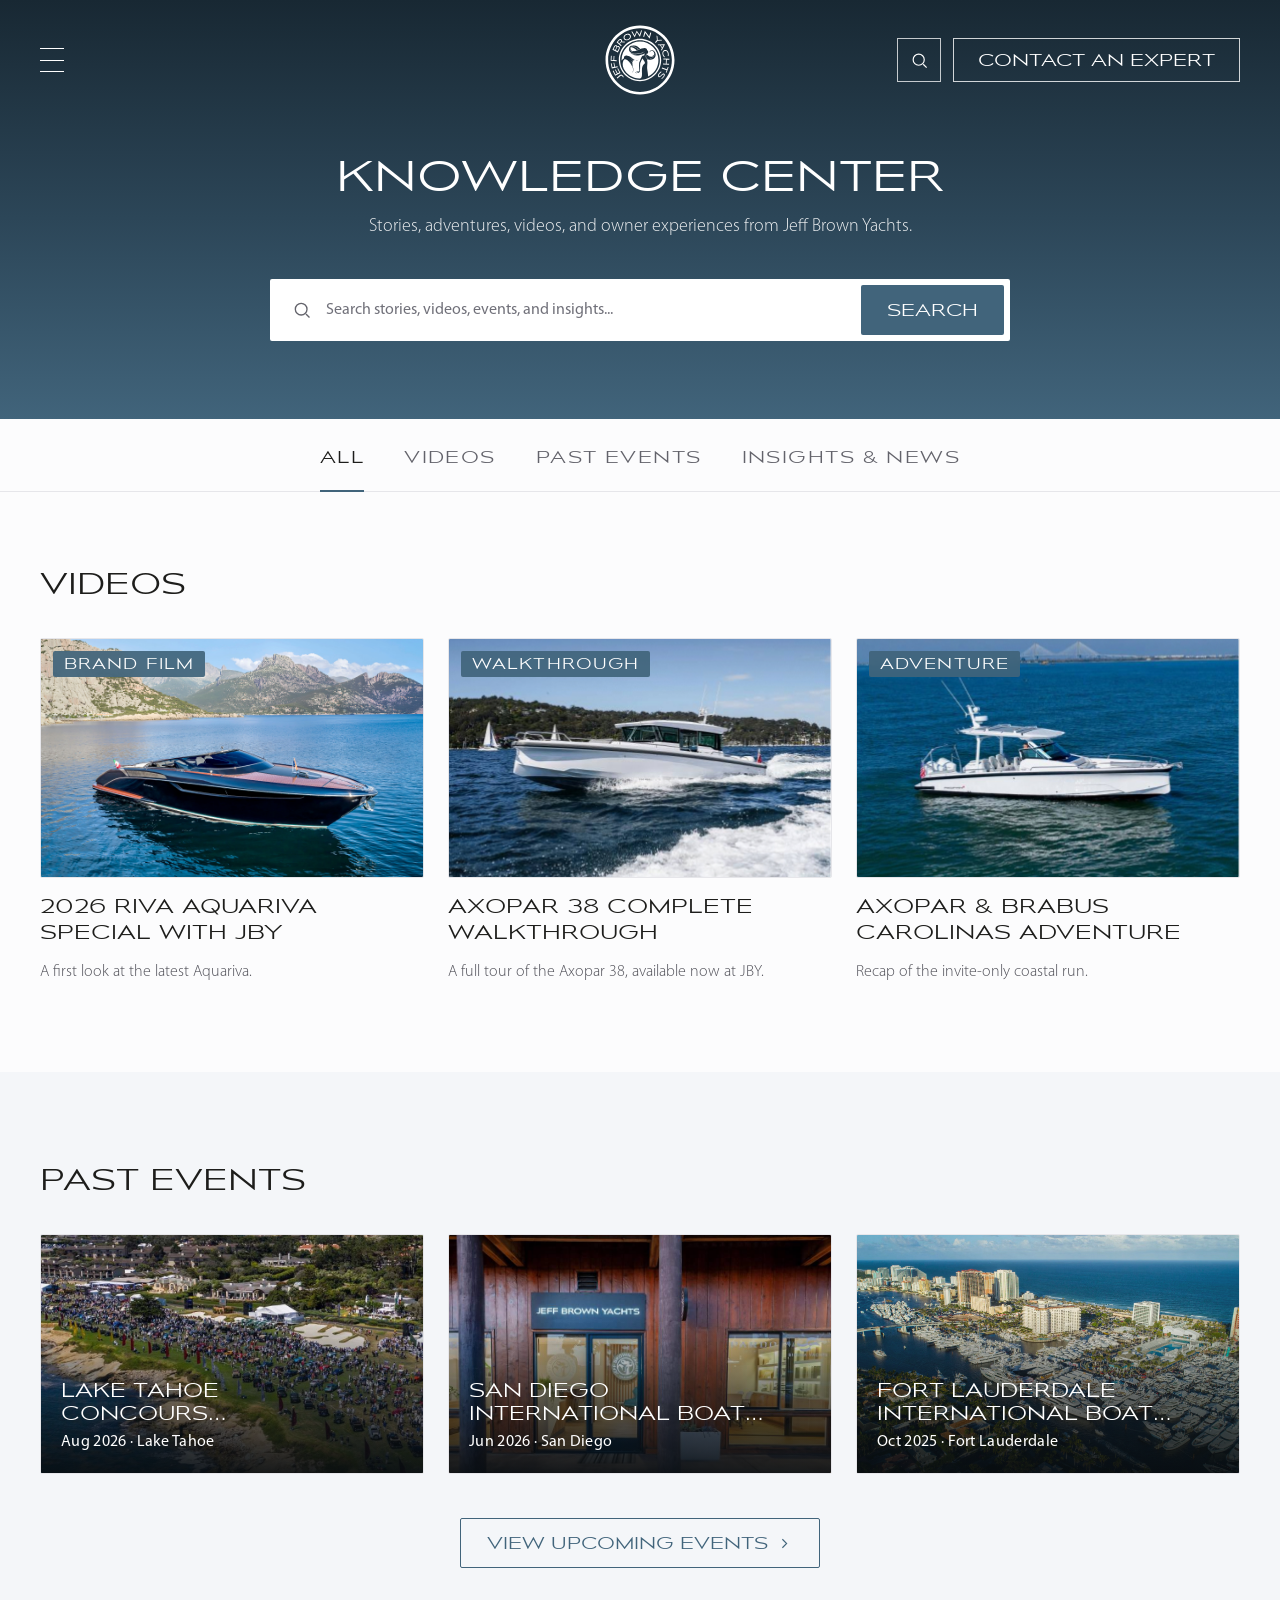
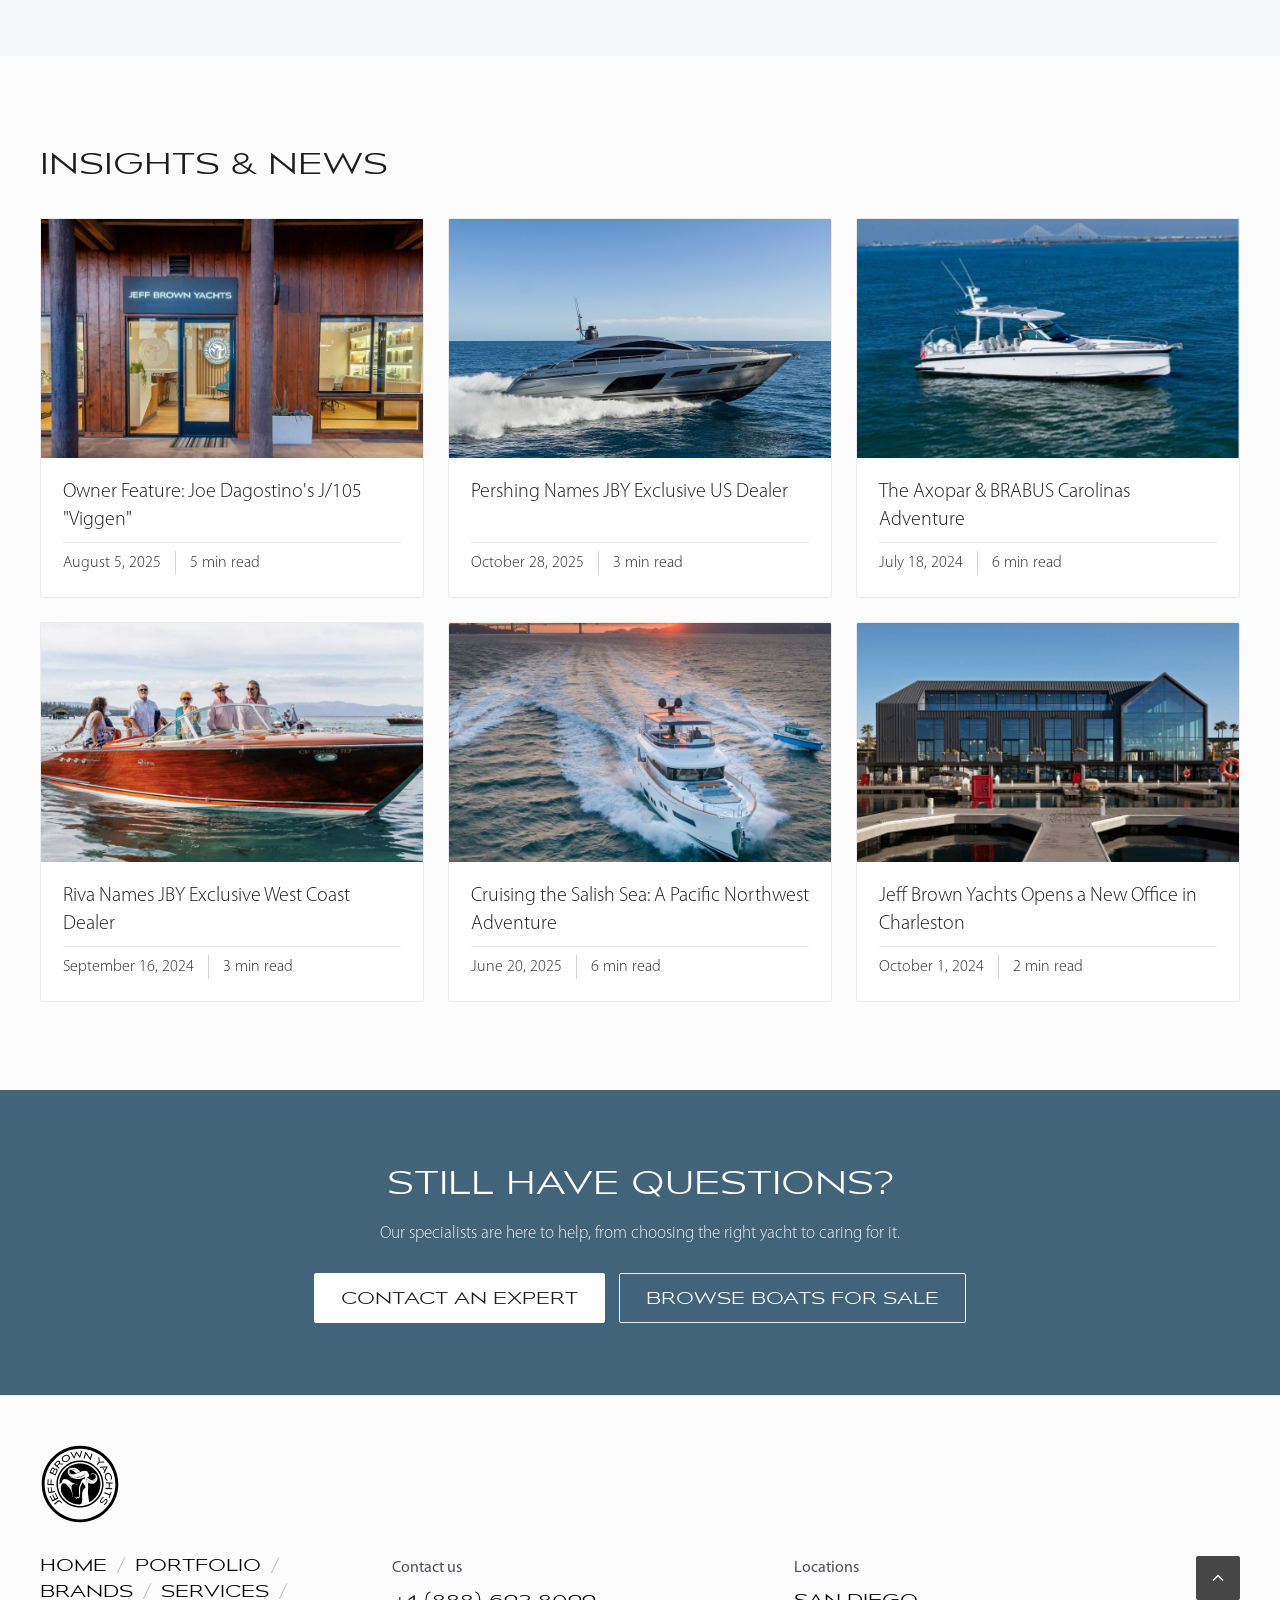
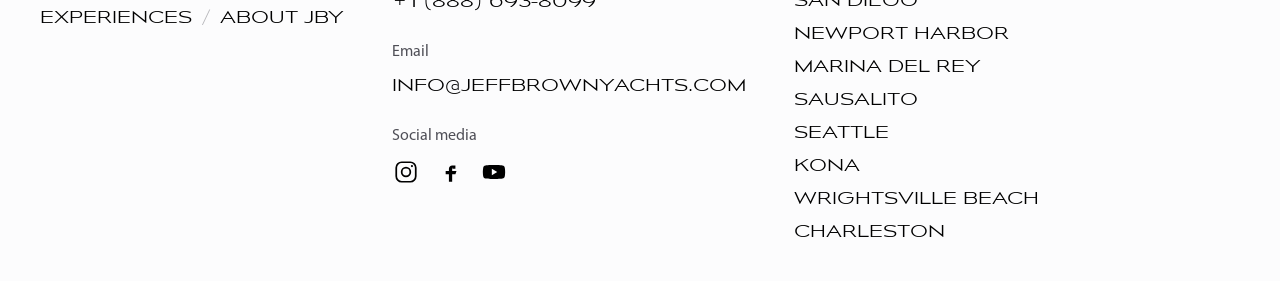
==== commit 87dea891: "All tab: remove redundant 'ALL …' row links (tabs are the single nav) Per feedback that the row link" ====
--- a/index.html
+++ b/index.html
@@ -39,7 +39,6 @@
       <div class="wrap">
         <div class="row-head">
           <div class="rh-text"><h2 class="h-sm">Videos</h2></div>
-          <a class="link-arrow" href="index.html#videos" data-tab="videos">All videos <svg viewBox="0 0 24 24" fill="none" stroke="currentColor" stroke-width="1.6"><path d="m9 6 6 6-6 6"/></svg></a>
         </div>
         <div class="media-grid cols-3">
           <a class="card vcard" href="video.html?v=w0ptcR-tTSQ"><div class="thumb"><img src="assets/img/brand-riva.webp" alt="" /><video muted loop playsinline preload="none"><source src="assets/video/hover.mp4" type="video/mp4"></video><span class="badge">Brand Film</span></div><h3>2026 Riva Aquariva Special with JBY</h3><p>A first look at the latest Aquariva.</p></a>
@@ -54,7 +53,6 @@
       <div class="wrap">
         <div class="row-head">
           <div class="rh-text"><h2 class="h-sm">Past events</h2></div>
-          <a class="link-arrow" href="index.html#events" data-tab="events">All past events <svg viewBox="0 0 24 24" fill="none" stroke="currentColor" stroke-width="1.6"><path d="m9 6 6 6-6 6"/></svg></a>
         </div>
         <div class="egrid" style="grid-template-columns:repeat(3,1fr)">
           <a class="ecard" href="event.html?e=lake-tahoe"><img src="assets/img/ev_pebble.jpg" alt="" /><div class="ec-body"><h3>Lake Tahoe Concours d'Elegance</h3><span class="ec-meta">Aug 2026 · Lake Tahoe</span><span class="ec-cta">View Recap <svg viewBox="0 0 24 24" fill="none" stroke="currentColor" stroke-width="1.6"><path d="m9 6 6 6-6 6"/></svg></span></div></a>
@@ -70,7 +68,6 @@
       <div class="wrap">
         <div class="row-head">
           <div class="rh-text"><h2 class="h-sm">Insights &amp; News</h2></div>
-          <a class="link-arrow" href="index.html#insights" data-tab="insights">All insights <svg viewBox="0 0 24 24" fill="none" stroke="currentColor" stroke-width="1.6"><path d="m9 6 6 6-6 6"/></svg></a>
         </div>
         <div class="media-grid cols-3" data-insights-grid>
           <a class="card acard" data-cat="owner" href="article.html?a=viggen"><div class="thumb"><img src="assets/img/marina-sandiego.jpg" alt="" /><span class="badge">Owner Story</span></div><h3>Owner Feature: Joe Dagostino's J/105 "Viggen"</h3><span class="date">August 5, 2025<span class="rt">5 min read</span></span></a>
--- a/assets/styles.css
+++ b/assets/styles.css
@@ -105,7 +105,7 @@
 .vcard .badge{z-index:2}
 @media(hover:none){.vcard::before{display:none}.vcard .thumb video{display:none}}
 @media(prefers-reduced-motion:reduce){.hub-panel.active{animation:none}}
-.kcnav a{position:relative;flex:0 0 auto;padding:17px 0;font-family:'Mesmerize',sans-serif;font-weight:300;font-size:16px;letter-spacing:.09em;text-transform:uppercase;color:var(--c4);white-space:nowrap;transition:color .25s}
+.kcnav a{position:relative;flex:0 0 auto;padding:26px 0 22px;font-family:'Mesmerize',sans-serif;font-weight:300;font-size:16px;letter-spacing:.09em;text-transform:uppercase;color:var(--c4);white-space:nowrap;transition:color .25s}
 .kcnav a::after{content:"";position:absolute;left:0;right:0;bottom:-.5px;height:2px;background:var(--navy);transform:scaleX(0);transition:transform .3s ease}
 .kcnav a:hover{color:var(--ink)}
 .kcnav a.active{color:var(--ink)}
@@ -137,9 +137,14 @@
 .kc-hero .kc-hero-bg::after{content:"";position:absolute;inset:0;
   background:linear-gradient(180deg,rgba(24,40,51,.5),rgba(24,40,51,.86)),radial-gradient(120% 120% at 50% -10%,rgba(65,100,123,.35),transparent 60%)}
 .kc-hero-inner{position:relative;z-index:2;max-width:var(--content);margin:0 auto;padding:150px 40px 78px;text-align:center;
-  display:flex;flex-direction:column;align-items:center;gap:22px}
+  display:flex;flex-direction:column;align-items:center;gap:12px}
+/* group the title + subtitle, then a larger gap before the search */
+.kc-hero.home .searchbar{margin-top:26px}
 .kc-hero h1{font-family:'Mesmerize',sans-serif;font-weight:300;text-transform:uppercase;font-size:clamp(28px,4vw,40px);line-height:1.28;letter-spacing:0;overflow-wrap:break-word}
 .kc-hero p{max-width:900px;font-size:18px;line-height:28px;color:rgba(255,255,255,.92)}
+/* Home hero: vertical gradient — dark at the top into brand navy at the bottom */
+.kc-hero.home{background:linear-gradient(180deg,#182833 0%,#2c4658 52%,#41647b 100%)}
+.kc-hero.home .kc-hero-bg{display:none}
 @media(max-width:640px){.kc-hero h1{font-size:clamp(26px,7.2vw,32px)}.kc-hero-inner{padding:118px 22px 52px}}
 
 /* sub-pages: shorter hero, breadcrumb at the top of the hero */
@@ -154,11 +159,18 @@
 @media(max-width:640px){.kc-hero.sub .kc-hero-inner,.kc-hero .kc-crumbs+.kc-hero-inner{padding-top:20px}.kc-hero .kc-crumbs{padding-top:96px}}
 
 /* Search bar */
-.searchbar{width:100%;max-width:620px;display:flex;align-items:center;gap:14px;background:#fff;border-radius:2px;
+.searchbar{width:100%;max-width:740px;display:flex;align-items:center;gap:14px;background:#fff;border-radius:2px;
   padding:0 6px 0 22px;height:62px;box-shadow:0 30px 70px -40px rgba(0,0,0,.6)}
 .searchbar svg{width:20px;height:20px;color:var(--c4);flex:0 0 auto}
 .searchbar input{flex:1;border:none;outline:none;background:transparent;font-family:'Myriad Pro',sans-serif;font-size:16px;color:var(--ink)}
 .searchbar input::placeholder{color:#71717a}
+/* native clear (X) — thin, grey by default, black on hover (no browser blue) */
+.searchbar input[type="search"]::-webkit-search-cancel-button{
+  -webkit-appearance:none;appearance:none;height:15px;width:15px;margin:0 6px;cursor:pointer;
+  background-color:#71717a;transition:background-color .2s;
+  -webkit-mask:url("data:image/svg+xml,%3Csvg xmlns='http://www.w3.org/2000/svg' viewBox='0 0 24 24'%3E%3Cpath d='M6 6l12 12M18 6 6 18' stroke='black' stroke-width='2.2' fill='none'/%3E%3C/svg%3E") center/contain no-repeat;
+  mask:url("data:image/svg+xml,%3Csvg xmlns='http://www.w3.org/2000/svg' viewBox='0 0 24 24'%3E%3Cpath d='M6 6l12 12M18 6 6 18' stroke='black' stroke-width='2.2' fill='none'/%3E%3C/svg%3E") center/contain no-repeat}
+.searchbar input[type="search"]::-webkit-search-cancel-button:hover{background-color:var(--ink)}
 .searchbar .btn{height:50px}
 @media(max-width:560px){.searchbar{height:56px;padding-left:16px;gap:8px}.searchbar .btn{padding:0 16px}}
 @media(max-width:400px){.searchbar .btn span{display:none}.searchbar .btn::after{content:"Go"}}
@@ -308,9 +320,9 @@
 .list-wrap{display:grid;grid-template-columns:264px 1fr;gap:48px;align-items:start}
 .list-wrap.no-side{grid-template-columns:1fr}
 .sidebar{position:sticky;top:120px;display:flex;flex-direction:column;gap:34px}
-.filter-group h4{font-family:'Mesmerize',sans-serif;font-weight:300;font-size:16px;letter-spacing:.12em;text-transform:uppercase;color:var(--c4);margin-bottom:10px}
+.filter-group h4{font-family:'Mesmerize',sans-serif;font-weight:300;font-size:16px;letter-spacing:.12em;text-transform:uppercase;color:var(--c2);margin-bottom:10px}
 .sub-list{display:flex;flex-direction:column;gap:1px}
-.sub-list a{display:flex;align-items:center;justify-content:space-between;gap:12px;padding:7px 0;font-size:16px;color:var(--c4);transition:color .2s}
+.sub-list a{display:flex;align-items:center;justify-content:space-between;gap:12px;padding:7px 0;font-size:16px;color:var(--c2);transition:color .2s}
 .sub-list a:hover{color:var(--ink)}
 .sub-list a.active{color:var(--navy)}
 .sub-list a .lbl{position:relative}
@@ -504,7 +516,7 @@
 .video-body .vb-inner{max-width:820px;margin:0 auto;padding:0 40px;display:flex;flex-direction:column;align-items:center;gap:16px}
 .video-body h1{font-family:'Mesmerize',sans-serif;font-weight:300;font-size:32px;line-height:44px;text-transform:uppercase;color:var(--ink)}
 .video-body .v-sub{font-size:19px;line-height:29px;color:var(--c2);max-width:680px}
-.video-body .v-desc-long{font-size:16px;line-height:26px;color:var(--c4);max-width:640px}
+.video-body .v-desc-long{font-size:16px;line-height:26px;color:var(--c2);max-width:640px}
 @media(max-width:640px){.video-hero{padding:100px 0 230px}.video-stage{margin-top:-190px;padding:0 22px}.video-body h1{font-size:26px;line-height:36px}}
 
 /* Vessels-on-display mini cards */
@@ -577,6 +589,7 @@
 .acard .thumb::after{display:none}          /* no dark wash over the photo */
 .acard .badge{display:none}                 /* category tag off, as on search */
 .acard h3{font-family:'Myriad Pro',sans-serif;font-weight:300;font-size:20px;line-height:28px;
-  letter-spacing:0;text-transform:none;color:var(--ink);padding:20px 22px 0}
+  letter-spacing:0;text-transform:none;color:var(--ink);padding:20px 22px 0;
+  display:-webkit-box;-webkit-line-clamp:2;-webkit-box-orient:vertical;overflow:hidden;min-height:76px}
 .acard .date{margin:8px 22px 22px;padding-top:8px;border-top:0.5px solid var(--line);
   font-size:16px;line-height:24px;letter-spacing:0;color:#2a2a36}
